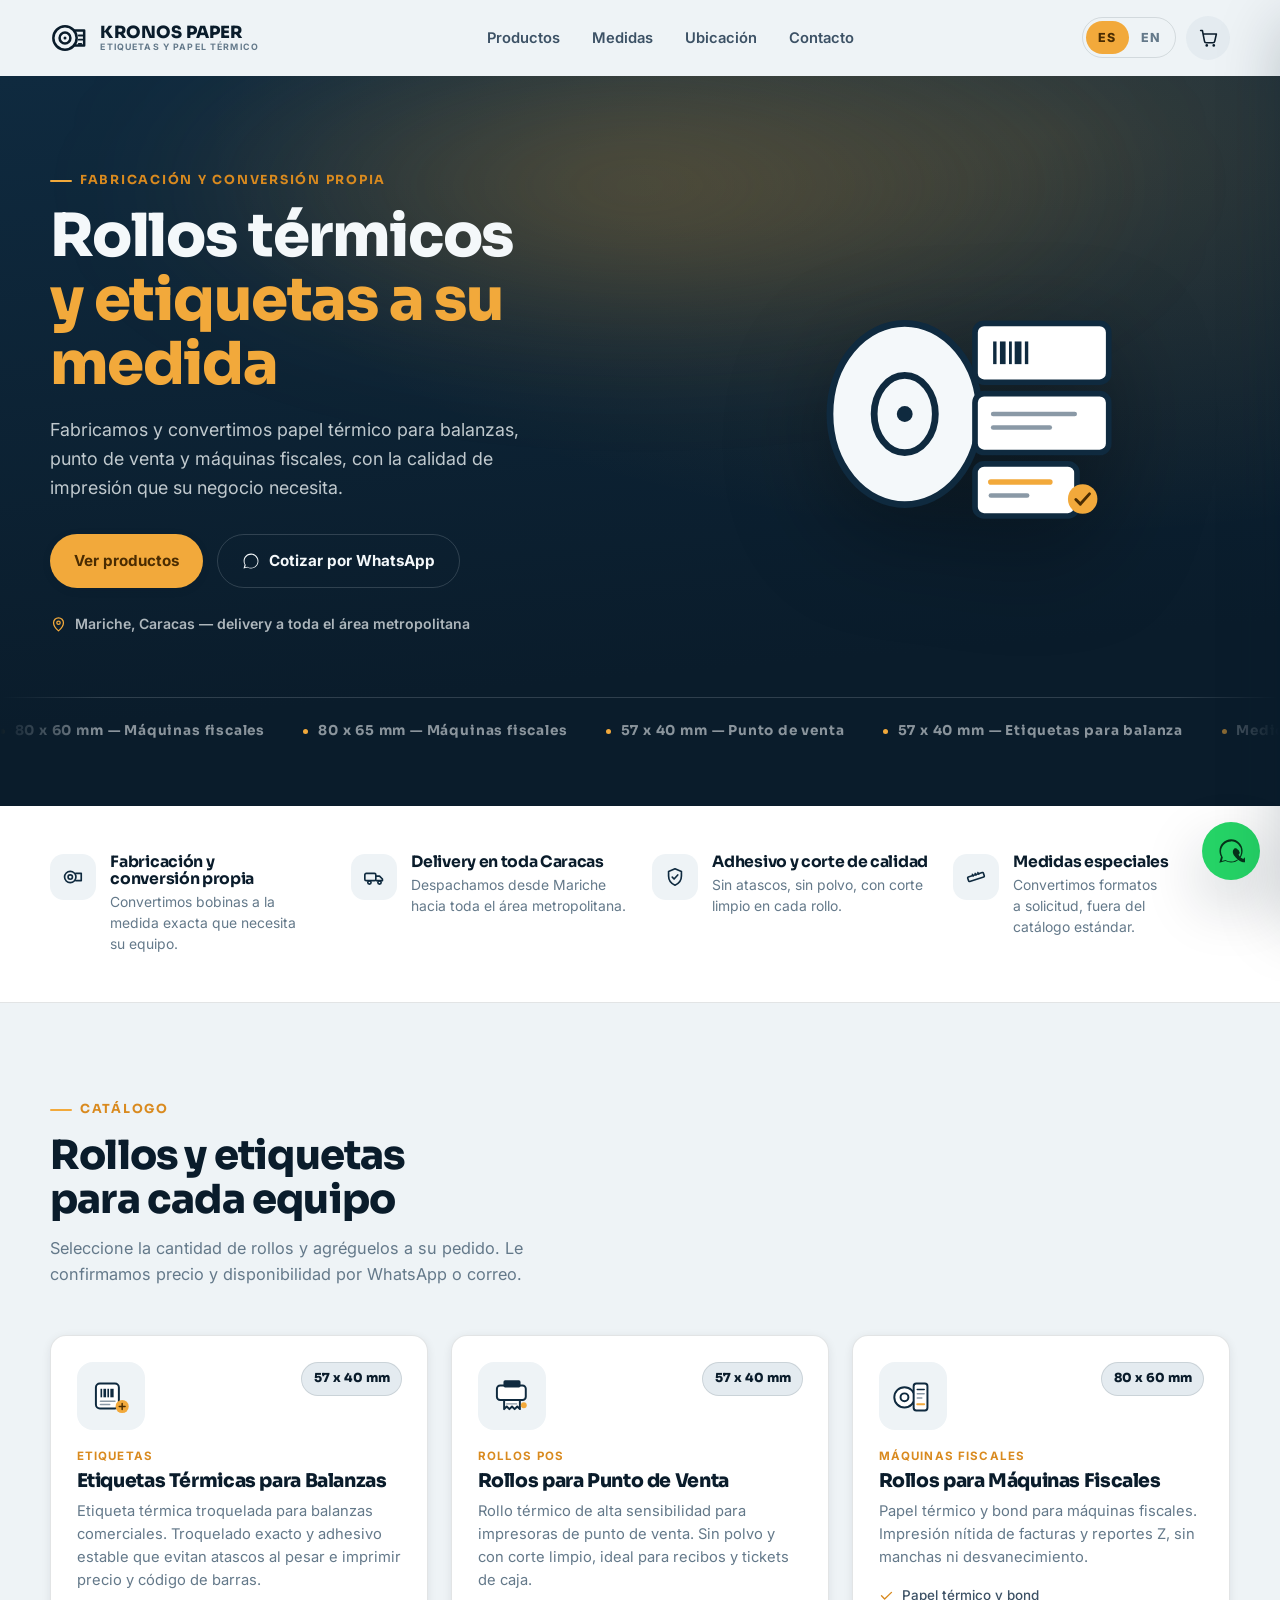
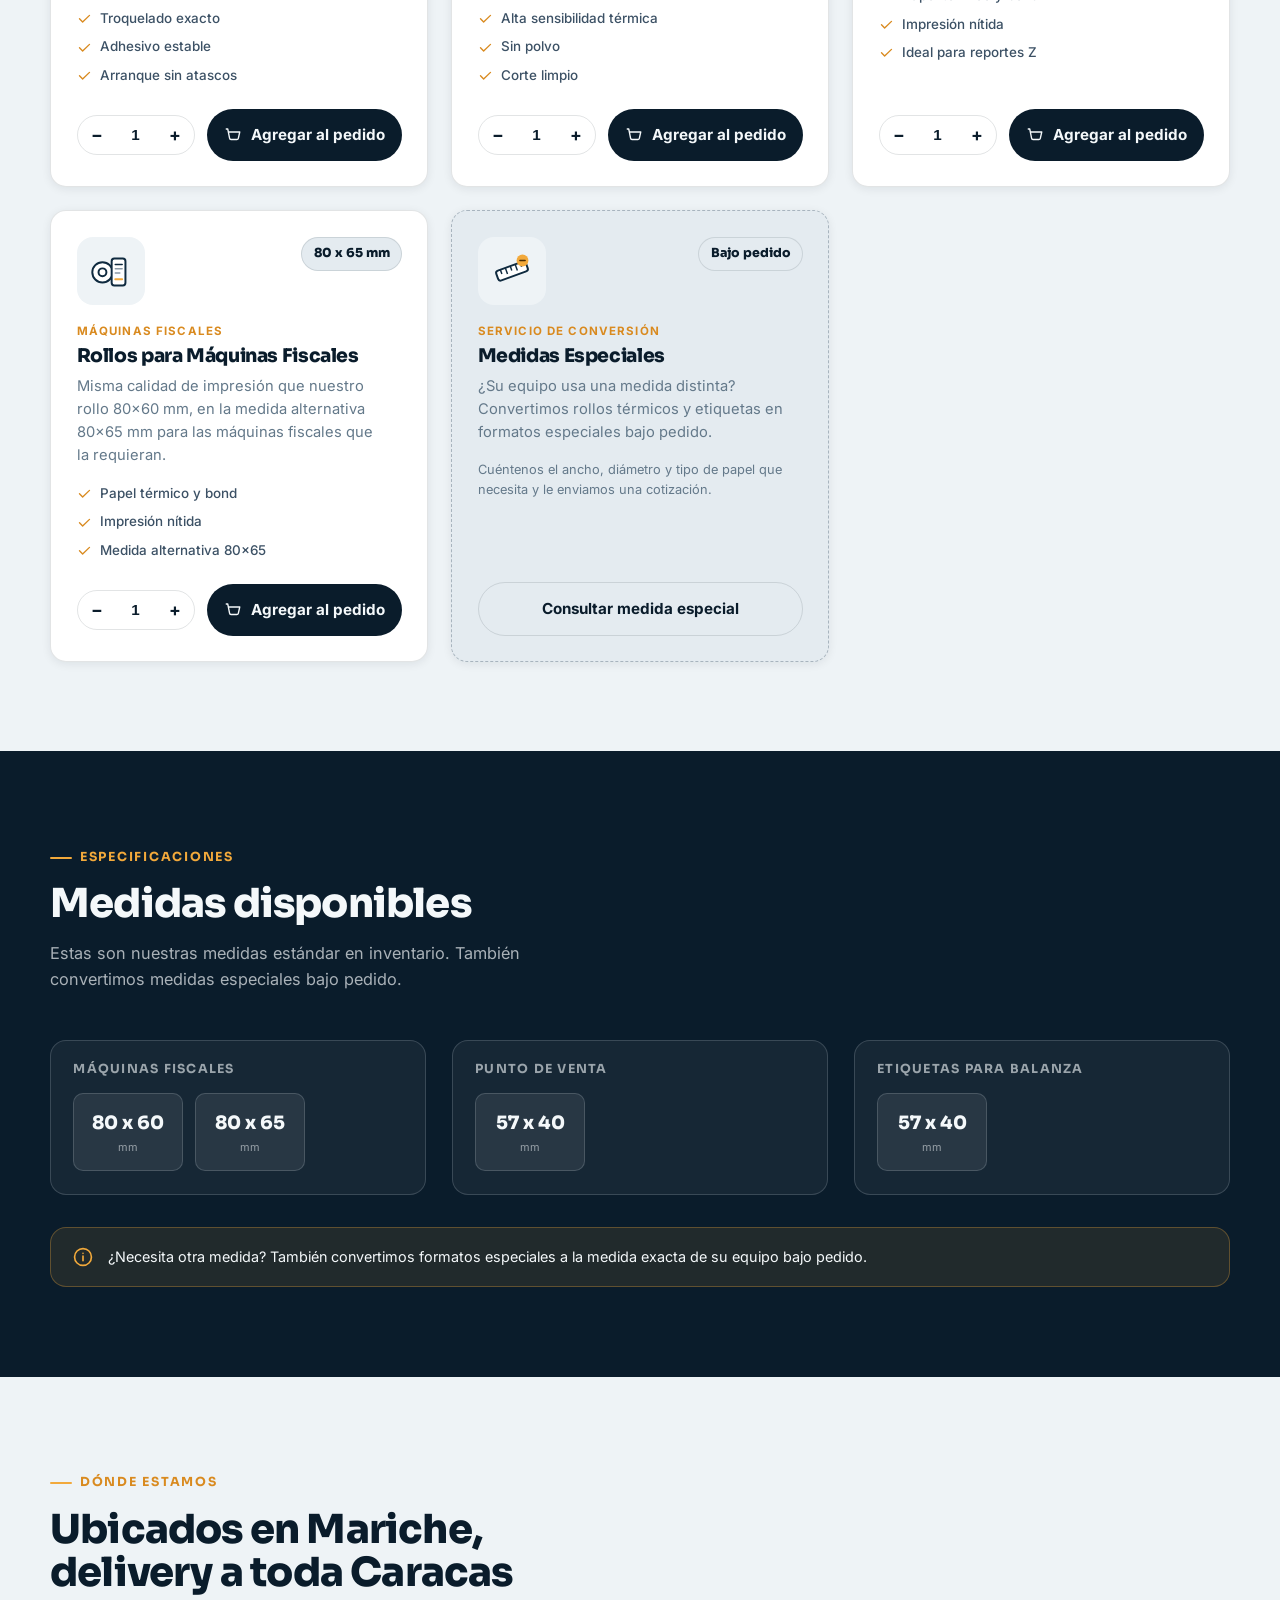
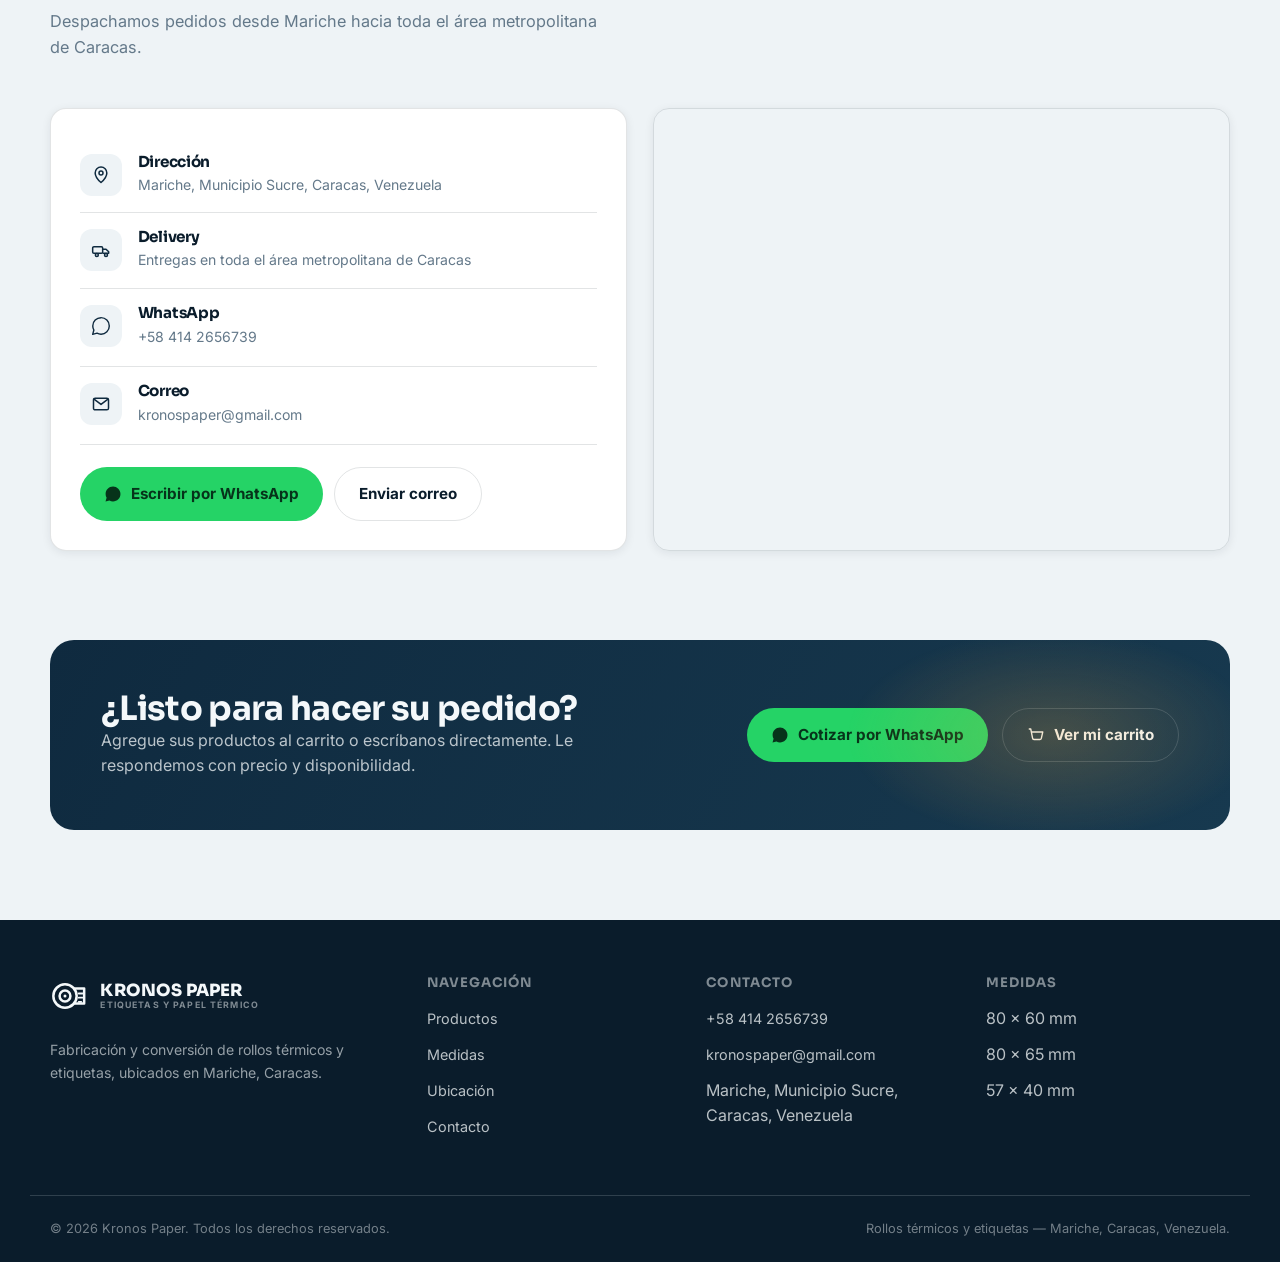
==== index.html @ f7d39c2e "Add Kronos Paper website: bilingual catalog with order cart Static one-page site (HTML/CSS/vanilla J" ====
<!doctype html>
<html lang="es">
<head>
<meta charset="UTF-8" />
<meta name="viewport" content="width=device-width, initial-scale=1, viewport-fit=cover" />
<title>Kronos Paper — Rollos térmicos y etiquetas en Caracas</title>
<meta name="description" content="Fabricación y conversión de rollos térmicos y etiquetas para balanzas, punto de venta y máquinas fiscales. Ubicados en Mariche, delivery a toda Caracas, Venezuela." />
<meta name="theme-color" content="#0f2a3f" />
<link rel="icon" href="assets/img/favicon.svg" type="image/svg+xml" />

<link rel="preconnect" href="https://fonts.googleapis.com">
<link rel="preconnect" href="https://fonts.gstatic.com" crossorigin>
<link rel="stylesheet" href="https://fonts.googleapis.com/css2?family=Sora:wght@600;700;800&family=Inter:wght@400;500;600;700&display=swap">

<link rel="stylesheet" href="styles.css?v=20260910">
</head>
<body>
<a href="#main" class="skip-link">Saltar al contenido / Skip to content</a>

<!-- =========================== HEADER =========================== -->
<header class="header" data-header>
  <div class="container">
    <a href="#top" class="brand" aria-label="Kronos Paper — inicio">
      <svg class="brand-mark" viewBox="0 0 48 48" fill="none" aria-hidden="true">
        <circle cx="18" cy="24" r="14" stroke="currentColor" stroke-width="3"/>
        <circle cx="18" cy="24" r="6.5" stroke="currentColor" stroke-width="3"/>
        <circle cx="18" cy="24" r="1.8" fill="currentColor"/>
        <path d="M30 15h11v18H30" stroke="currentColor" stroke-width="3" stroke-linecap="round" stroke-linejoin="round" fill="none"/>
        <path d="M34.5 21h4.5M34.5 26h4.5M34.5 31h3" stroke="currentColor" stroke-width="2.2" stroke-linecap="round"/>
      </svg>
      <span class="brand-word">
        <b>KRONOS PAPER</b>
        <span data-i18n="brand.tagline">Labels &amp; Thermal Paper</span>
      </span>
    </a>

    <nav class="nav-desktop" aria-label="Navegación principal">
      <ul>
        <li><a href="#productos" data-i18n="nav.products">Productos</a></li>
        <li><a href="#medidas" data-i18n="nav.sizes">Medidas</a></li>
        <li><a href="#ubicacion" data-i18n="nav.location">Ubicación</a></li>
        <li><a href="#contacto" data-i18n="nav.contact">Contacto</a></li>
      </ul>
    </nav>

    <div class="header-actions">
      <div class="lang-toggle" data-lang-toggle data-lang="es">
        <span class="lang-pill" aria-hidden="true"></span>
        <button type="button" data-lang-btn="es" class="is-active">ES</button>
        <button type="button" data-lang-btn="en">EN</button>
      </div>

      <button type="button" class="icon-btn" data-cart-open aria-label="Abrir carrito de pedido">
        <svg viewBox="0 0 24 24" fill="none" aria-hidden="true"><path d="M3 4h2l2.4 12.2A2 2 0 0 0 9.36 18h7.78a2 2 0 0 0 1.96-1.6L21 8H6" stroke="currentColor" stroke-width="1.8" stroke-linecap="round" stroke-linejoin="round"/><circle cx="10" cy="21" r="1.5" fill="currentColor"/><circle cx="18" cy="21" r="1.5" fill="currentColor"/></svg>
        <span class="cart-badge" data-cart-count>0</span>
      </button>

      <button type="button" class="hamburger" data-menu-toggle aria-label="Abrir menú" aria-expanded="false">
        <span></span><span></span><span></span>
      </button>
    </div>
  </div>
</header>

<nav class="mobile-nav" data-mobile-nav aria-label="Navegación móvil">
  <ul>
    <li><a href="#productos" data-i18n="nav.products">Productos</a></li>
    <li><a href="#medidas" data-i18n="nav.sizes">Medidas</a></li>
    <li><a href="#ubicacion" data-i18n="nav.location">Ubicación</a></li>
    <li><a href="#contacto" data-i18n="nav.contact">Contacto</a></li>
  </ul>
  <div class="mobile-nav-foot">
    <a class="btn btn-whatsapp btn-block" data-whatsapp-generic href="#" target="_blank" rel="noopener">
      <svg viewBox="0 0 24 24" fill="currentColor" aria-hidden="true"><path d="M12.04 2C6.58 2 2.13 6.45 2.13 11.91c0 1.75.46 3.46 1.33 4.96L2 22l5.25-1.38a9.9 9.9 0 0 0 4.79 1.22h.01c5.46 0 9.9-4.45 9.9-9.91 0-2.65-1.03-5.14-2.9-7.01A9.82 9.82 0 0 0 12.04 2m0 1.67c2.32 0 4.5.9 6.15 2.55a8.68 8.68 0 0 1 2.54 6.15c0 4.79-3.9 8.68-8.7 8.68a8.7 8.7 0 0 1-4.43-1.21l-.32-.19-3.12.82.83-3.04-.21-.32a8.6 8.6 0 0 1-1.33-4.6c0-4.79 3.9-8.68 8.7-8.68m4.77 6.14c-.15-.34-.5-.34-.73-.34h-.62c-.22 0-.57.08-.87.42s-1.15 1.12-1.15 2.73 1.18 3.17 1.34 3.38c.16.22 2.29 3.5 5.55 4.77.77.3 1.37.48 1.84.61.77.22 1.48.19 2.03.11.62-.09 1.9-.78 2.17-1.53s.27-1.39.19-1.53-.24-.22-.5-.38c-.27-.15-1.56-.77-1.8-.86s-.42-.15-.6.15-.7.86-.86 1.03-.32.19-.6.06c-.27-.15-1.15-.42-2.19-1.34-.81-.72-1.36-1.61-1.52-1.89-.16-.27-.02-.42.12-.57.13-.13.3-.34.44-.5.15-.17.2-.28.3-.47.1-.19.05-.36-.02-.5-.08-.15-.6-1.5-.87-2.03Z"/></svg>
      <span data-i18n="ui.whatsapp">Escribir por WhatsApp</span>
    </a>
  </div>
</nav>

<main id="main">

  <!-- =========================== HERO =========================== -->
  <section class="hero" id="top">
    <div class="container">
      <div class="hero-copy">
        <p class="kicker" data-i18n="hero.kicker">Fabricación y conversión propia</p>
        <h1 class="hero-title">
          <span data-i18n="hero.title1">Rollos térmicos</span><br>
          <em data-i18n="hero.title2">y etiquetas a su medida</em>
        </h1>
        <p class="hero-sub" data-i18n="hero.sub">Fabricamos y convertimos papel térmico para balanzas, punto de venta y máquinas fiscales, con la calidad de impresión que su negocio necesita.</p>
        <div class="hero-actions">
          <a href="#productos" class="btn btn-primary">
            <span data-i18n="hero.cta.products">Ver productos</span>
          </a>
          <a href="#" class="btn btn-ghost-light" data-whatsapp-generic target="_blank" rel="noopener">
            <svg viewBox="0 0 24 24" fill="currentColor" aria-hidden="true"><path d="M12.04 2C6.58 2 2.13 6.45 2.13 11.91c0 1.75.46 3.46 1.33 4.96L2 22l5.25-1.38a9.9 9.9 0 0 0 4.79 1.22h.01c5.46 0 9.9-4.45 9.9-9.91 0-2.65-1.03-5.14-2.9-7.01A9.82 9.82 0 0 0 12.04 2m0 1.67c2.32 0 4.5.9 6.15 2.55a8.68 8.68 0 0 1 2.54 6.15c0 4.79-3.9 8.68-8.7 8.68a8.7 8.7 0 0 1-4.43-1.21l-.32-.19-3.12.82.83-3.04-.21-.32a8.6 8.6 0 0 1-1.33-4.6c0-4.79 3.9-8.68 8.7-8.68"/></svg>
            <span data-i18n="hero.cta.whatsapp">Cotizar por WhatsApp</span>
          </a>
        </div>
        <p class="hero-loc">
          <svg viewBox="0 0 24 24" fill="none" aria-hidden="true"><path d="M12 21s7-6.1 7-11.5A7 7 0 0 0 5 9.5C5 14.9 12 21 12 21Z" stroke="currentColor" stroke-width="1.8" stroke-linejoin="round"/><circle cx="12" cy="9.5" r="2.4" stroke="currentColor" stroke-width="1.8"/></svg>
          <span data-i18n="hero.location">Mariche, Caracas — delivery a toda el área metropolitana</span>
        </p>
      </div>

      <div class="hero-visual" aria-hidden="true">
        <svg class="hero-roll" viewBox="0 0 300 280" fill="none">
          <ellipse cx="88" cy="150" rx="66" ry="80" fill="#f4f8fa" stroke="#0f2a3f" stroke-width="6"/>
          <ellipse cx="88" cy="150" rx="27" ry="34" fill="none" stroke="#0f2a3f" stroke-width="6"/>
          <circle cx="88" cy="150" r="7" fill="#0f2a3f"/>
          <rect x="150" y="70" width="118" height="52" rx="8" fill="#fff" stroke="#0f2a3f" stroke-width="5"/>
          <rect x="166" y="86" width="3" height="20" fill="#0f2a3f"/>
          <rect x="172" y="86" width="5" height="20" fill="#0f2a3f"/>
          <rect x="180" y="86" width="2.5" height="20" fill="#0f2a3f"/>
          <rect x="185" y="86" width="6" height="20" fill="#0f2a3f"/>
          <rect x="194" y="86" width="3" height="20" fill="#0f2a3f"/>
          <rect x="150" y="132" width="118" height="52" rx="8" fill="#fff" stroke="#0f2a3f" stroke-width="5"/>
          <line x1="166" y1="150" x2="238" y2="150" stroke="#8a99a6" stroke-width="4" stroke-linecap="round"/>
          <line x1="166" y1="162" x2="216" y2="162" stroke="#8a99a6" stroke-width="4" stroke-linecap="round"/>
          <rect x="150" y="194" width="90" height="46" rx="8" fill="#fff" stroke="#0f2a3f" stroke-width="5"/>
          <line x1="164" y1="210" x2="216" y2="210" stroke="#f2a93b" stroke-width="5" stroke-linecap="round"/>
          <line x1="164" y1="222" x2="196" y2="222" stroke="#8a99a6" stroke-width="4" stroke-linecap="round"/>
          <circle cx="245" cy="225" r="13" fill="#f2a93b"/>
          <path d="M239 225.5l4 4 8-9" stroke="#4a2c02" stroke-width="2.6" stroke-linecap="round" stroke-linejoin="round" fill="none"/>
        </svg>
      </div>
    </div>

    <div class="marquee-strip">
      <div class="marquee-track">
        <span data-i18n="marquee.fiscal">80 x 60 mm — Máquinas fiscales</span>
        <span data-i18n="marquee.fiscal65">80 x 65 mm — Máquinas fiscales</span>
        <span data-i18n="marquee.pos">57 x 40 mm — Punto de venta</span>
        <span data-i18n="marquee.balanza">57 x 40 mm — Etiquetas para balanza</span>
        <span data-i18n="marquee.custom">Medidas especiales bajo pedido</span>
        <span data-i18n="marquee.fiscal">80 x 60 mm — Máquinas fiscales</span>
        <span data-i18n="marquee.fiscal65">80 x 65 mm — Máquinas fiscales</span>
        <span data-i18n="marquee.pos">57 x 40 mm — Punto de venta</span>
        <span data-i18n="marquee.balanza">57 x 40 mm — Etiquetas para balanza</span>
        <span data-i18n="marquee.custom">Medidas especiales bajo pedido</span>
      </div>
    </div>
  </section>

  <!-- =========================== VALUE STRIP =========================== -->
  <section class="value-strip">
    <div class="container value-grid">
      <div class="value-item reveal">
        <div class="value-icon">
          <svg viewBox="0 0 24 24" fill="none" aria-hidden="true"><circle cx="9" cy="12" r="6.2" stroke="currentColor" stroke-width="1.8"/><circle cx="9" cy="12" r="2.4" stroke="currentColor" stroke-width="1.8"/><path d="M15 8h6v8h-6" stroke="currentColor" stroke-width="1.8" stroke-linecap="round" stroke-linejoin="round"/></svg>
        </div>
        <div>
          <h3 data-i18n="value.1.title">Fabricación y conversión propia</h3>
          <p data-i18n="value.1.desc">Convertimos bobinas a la medida exacta que necesita su equipo.</p>
        </div>
      </div>
      <div class="value-item reveal">
        <div class="value-icon">
          <svg viewBox="0 0 24 24" fill="none" aria-hidden="true"><rect x="2" y="8" width="12" height="8" rx="1.5" stroke="currentColor" stroke-width="1.8"/><path d="M14 11h4l3.2 3.2V16h-7.2" stroke="currentColor" stroke-width="1.8" stroke-linejoin="round"/><circle cx="7" cy="18" r="1.8" stroke="currentColor" stroke-width="1.8"/><circle cx="18" cy="18" r="1.8" stroke="currentColor" stroke-width="1.8"/></svg>
        </div>
        <div>
          <h3 data-i18n="value.2.title">Delivery en toda Caracas</h3>
          <p data-i18n="value.2.desc">Despachamos desde Mariche hacia toda el área metropolitana.</p>
        </div>
      </div>
      <div class="value-item reveal">
        <div class="value-icon">
          <svg viewBox="0 0 24 24" fill="none" aria-hidden="true"><path d="M12 3l7 3v5c0 4.6-3 8.3-7 10-4-1.7-7-5.4-7-10V6l7-3Z" stroke="currentColor" stroke-width="1.8" stroke-linejoin="round"/><path d="M9 12.2l2 2 4-4.4" stroke="currentColor" stroke-width="1.8" stroke-linecap="round" stroke-linejoin="round"/></svg>
        </div>
        <div>
          <h3 data-i18n="value.3.title">Adhesivo y corte de calidad</h3>
          <p data-i18n="value.3.desc">Sin atascos, sin polvo, con corte limpio en cada rollo.</p>
        </div>
      </div>
      <div class="value-item reveal">
        <div class="value-icon">
          <svg viewBox="0 0 24 24" fill="none" aria-hidden="true"><rect x="3" y="9.5" width="18" height="5" rx="1" transform="rotate(-18 12 12)" stroke="currentColor" stroke-width="1.8"/><path d="M8 9l1 2M11 8l1 2M14 7l1 2" stroke="currentColor" stroke-width="1.6" stroke-linecap="round"/></svg>
        </div>
        <div>
          <h3 data-i18n="value.4.title">Medidas especiales</h3>
          <p data-i18n="value.4.desc">Convertimos formatos a solicitud, fuera del catálogo estándar.</p>
        </div>
      </div>
    </div>
  </section>

  <!-- =========================== PRODUCTS =========================== -->
  <section class="section" id="productos">
    <div class="container">
      <div class="section-head">
        <p class="kicker" data-i18n="products.kicker">Catálogo</p>
        <h2 class="section-title" data-i18n="products.title">Rollos y etiquetas para cada equipo</h2>
        <p class="section-sub" data-i18n="products.sub">Seleccione la cantidad de rollos y agréguelos a su pedido. Le confirmamos precio y disponibilidad por WhatsApp o correo.</p>
      </div>

      <div class="products-grid" data-products>

        <article class="product-card card reveal" data-product-card data-id="balanza-57x40">
          <div class="product-top">
            <div class="product-icon">
              <svg viewBox="0 0 64 64" fill="none" aria-hidden="true">
                <rect x="9" y="13" width="35" height="38" rx="6" fill="#fff" stroke="#0f2a3f" stroke-width="3"/>
                <rect x="16" y="21" width="2.5" height="13" fill="#0f2a3f"/>
                <rect x="20.5" y="21" width="4" height="13" fill="#0f2a3f"/>
                <rect x="26.5" y="21" width="2.5" height="13" fill="#0f2a3f"/>
                <rect x="31" y="21" width="5" height="13" fill="#0f2a3f"/>
                <line x1="16" y1="40" x2="38" y2="40" stroke="#8a99a6" stroke-width="2.4" stroke-linecap="round"/>
                <line x1="16" y1="45" x2="30" y2="45" stroke="#8a99a6" stroke-width="2.4" stroke-linecap="round"/>
                <circle cx="49" cy="48" r="10" fill="#f2a93b"/>
                <path d="M44.5 48h9M49 43.5v9" stroke="#4a2c02" stroke-width="2.2" stroke-linecap="round"/>
              </svg>
            </div>
            <span class="size-badge">57 x 40 mm</span>
          </div>
          <p class="product-cat" data-i18n="product.balanza.cat">Etiquetas</p>
          <h3 class="product-name" data-i18n="product.balanza.name">Etiquetas Térmicas para Balanzas</h3>
          <p class="product-desc" data-i18n="product.balanza.desc">Etiqueta térmica troquelada para balanzas comerciales. Troquelado exacto y adhesivo estable que evitan atascos al pesar e imprimir precio y código de barras.</p>
          <ul class="product-bullets">
            <li><svg viewBox="0 0 24 24" fill="none" aria-hidden="true"><path d="M4 12.5l5 5L20 7" stroke="currentColor" stroke-width="2.2" stroke-linecap="round" stroke-linejoin="round"/></svg><span data-i18n="product.balanza.b1">Troquelado exacto</span></li>
            <li><svg viewBox="0 0 24 24" fill="none" aria-hidden="true"><path d="M4 12.5l5 5L20 7" stroke="currentColor" stroke-width="2.2" stroke-linecap="round" stroke-linejoin="round"/></svg><span data-i18n="product.balanza.b2">Adhesivo estable</span></li>
            <li><svg viewBox="0 0 24 24" fill="none" aria-hidden="true"><path d="M4 12.5l5 5L20 7" stroke="currentColor" stroke-width="2.2" stroke-linecap="round" stroke-linejoin="round"/></svg><span data-i18n="product.balanza.b3">Arranque sin atascos</span></li>
          </ul>
          <div class="product-foot">
            <div class="qty-stepper" data-qty-stepper>
              <button type="button" data-qty-minus aria-label="Restar">−</button>
              <input type="number" min="1" max="999" value="1" data-qty-input aria-label="Cantidad de rollos" />
              <button type="button" data-qty-plus aria-label="Sumar">+</button>
            </div>
            <button type="button" class="btn btn-dark" data-add-to-cart>
              <svg viewBox="0 0 24 24" fill="none" aria-hidden="true"><path d="M3 4h2l2.4 12.2A2 2 0 0 0 9.36 18h7.78a2 2 0 0 0 1.96-1.6L21 8H6" stroke="currentColor" stroke-width="1.8" stroke-linecap="round" stroke-linejoin="round"/></svg>
              <span data-i18n="ui.add_to_cart">Agregar al pedido</span>
            </button>
          </div>
        </article>

        <article class="product-card card reveal" data-product-card data-id="pos-57x40">
          <div class="product-top">
            <div class="product-icon">
              <svg viewBox="0 0 64 64" fill="none" aria-hidden="true">
                <rect x="9" y="16" width="44" height="22" rx="5" fill="#fff" stroke="#0f2a3f" stroke-width="3"/>
                <rect x="19" y="8" width="26" height="11" rx="2.5" fill="#0f2a3f"/>
                <path d="M20 38h24v14l-4-4-4 4-4-4-4 4-4-4-4 4Z" fill="#fff" stroke="#0f2a3f" stroke-width="3" stroke-linejoin="round"/>
                <line x1="24" y1="44" x2="39" y2="44" stroke="#8a99a6" stroke-width="2.2" stroke-linecap="round"/>
                <circle cx="50" cy="46" r="4.5" fill="#f2a93b"/>
              </svg>
            </div>
            <span class="size-badge">57 x 40 mm</span>
          </div>
          <p class="product-cat" data-i18n="product.pos.cat">Rollos POS</p>
          <h3 class="product-name" data-i18n="product.pos.name">Rollos para Punto de Venta</h3>
          <p class="product-desc" data-i18n="product.pos.desc">Rollo térmico de alta sensibilidad para impresoras de punto de venta. Sin polvo y con corte limpio, ideal para recibos y tickets de caja.</p>
          <ul class="product-bullets">
            <li><svg viewBox="0 0 24 24" fill="none" aria-hidden="true"><path d="M4 12.5l5 5L20 7" stroke="currentColor" stroke-width="2.2" stroke-linecap="round" stroke-linejoin="round"/></svg><span data-i18n="product.pos.b1">Alta sensibilidad térmica</span></li>
            <li><svg viewBox="0 0 24 24" fill="none" aria-hidden="true"><path d="M4 12.5l5 5L20 7" stroke="currentColor" stroke-width="2.2" stroke-linecap="round" stroke-linejoin="round"/></svg><span data-i18n="product.pos.b2">Sin polvo</span></li>
            <li><svg viewBox="0 0 24 24" fill="none" aria-hidden="true"><path d="M4 12.5l5 5L20 7" stroke="currentColor" stroke-width="2.2" stroke-linecap="round" stroke-linejoin="round"/></svg><span data-i18n="product.pos.b3">Corte limpio</span></li>
          </ul>
          <div class="product-foot">
            <div class="qty-stepper" data-qty-stepper>
              <button type="button" data-qty-minus aria-label="Restar">−</button>
              <input type="number" min="1" max="999" value="1" data-qty-input aria-label="Cantidad de rollos" />
              <button type="button" data-qty-plus aria-label="Sumar">+</button>
            </div>
            <button type="button" class="btn btn-dark" data-add-to-cart>
              <svg viewBox="0 0 24 24" fill="none" aria-hidden="true"><path d="M3 4h2l2.4 12.2A2 2 0 0 0 9.36 18h7.78a2 2 0 0 0 1.96-1.6L21 8H6" stroke="currentColor" stroke-width="1.8" stroke-linecap="round" stroke-linejoin="round"/></svg>
              <span data-i18n="ui.add_to_cart">Agregar al pedido</span>
            </button>
          </div>
        </article>

        <article class="product-card card reveal" data-product-card data-id="fiscal-80x60">
          <div class="product-top">
            <div class="product-icon">
              <svg viewBox="0 0 64 64" fill="none" aria-hidden="true">
                <circle cx="19" cy="34" r="15.5" fill="#fff" stroke="#0f2a3f" stroke-width="3"/>
                <circle cx="19" cy="34" r="6" fill="none" stroke="#0f2a3f" stroke-width="3"/>
                <rect x="33" y="13" width="21" height="41" rx="4" fill="#fff" stroke="#0f2a3f" stroke-width="3"/>
                <line x1="38.5" y1="22" x2="49" y2="22" stroke="#0f2a3f" stroke-width="2.4" stroke-linecap="round"/>
                <line x1="38.5" y1="28.5" x2="49" y2="28.5" stroke="#8a99a6" stroke-width="2.2" stroke-linecap="round"/>
                <line x1="38.5" y1="35" x2="45.5" y2="35" stroke="#8a99a6" stroke-width="2.2" stroke-linecap="round"/>
                <line x1="38.5" y1="44.5" x2="49" y2="44.5" stroke="#f2a93b" stroke-width="3" stroke-linecap="round"/>
              </svg>
            </div>
            <span class="size-badge">80 x 60 mm</span>
          </div>
          <p class="product-cat" data-i18n="product.fiscal60.cat">Máquinas fiscales</p>
          <h3 class="product-name" data-i18n="product.fiscal60.name">Rollos para Máquinas Fiscales</h3>
          <p class="product-desc" data-i18n="product.fiscal60.desc">Papel térmico y bond para máquinas fiscales. Impresión nítida de facturas y reportes Z, sin manchas ni desvanecimiento.</p>
          <ul class="product-bullets">
            <li><svg viewBox="0 0 24 24" fill="none" aria-hidden="true"><path d="M4 12.5l5 5L20 7" stroke="currentColor" stroke-width="2.2" stroke-linecap="round" stroke-linejoin="round"/></svg><span data-i18n="product.fiscal60.b1">Papel térmico y bond</span></li>
            <li><svg viewBox="0 0 24 24" fill="none" aria-hidden="true"><path d="M4 12.5l5 5L20 7" stroke="currentColor" stroke-width="2.2" stroke-linecap="round" stroke-linejoin="round"/></svg><span data-i18n="product.fiscal60.b2">Impresión nítida</span></li>
            <li><svg viewBox="0 0 24 24" fill="none" aria-hidden="true"><path d="M4 12.5l5 5L20 7" stroke="currentColor" stroke-width="2.2" stroke-linecap="round" stroke-linejoin="round"/></svg><span data-i18n="product.fiscal60.b3">Ideal para reportes Z</span></li>
          </ul>
          <div class="product-foot">
            <div class="qty-stepper" data-qty-stepper>
              <button type="button" data-qty-minus aria-label="Restar">−</button>
              <input type="number" min="1" max="999" value="1" data-qty-input aria-label="Cantidad de rollos" />
              <button type="button" data-qty-plus aria-label="Sumar">+</button>
            </div>
            <button type="button" class="btn btn-dark" data-add-to-cart>
              <svg viewBox="0 0 24 24" fill="none" aria-hidden="true"><path d="M3 4h2l2.4 12.2A2 2 0 0 0 9.36 18h7.78a2 2 0 0 0 1.96-1.6L21 8H6" stroke="currentColor" stroke-width="1.8" stroke-linecap="round" stroke-linejoin="round"/></svg>
              <span data-i18n="ui.add_to_cart">Agregar al pedido</span>
            </button>
          </div>
        </article>

        <article class="product-card card reveal" data-product-card data-id="fiscal-80x65">
          <div class="product-top">
            <div class="product-icon">
              <svg viewBox="0 0 64 64" fill="none" aria-hidden="true">
                <circle cx="19" cy="34" r="15.5" fill="#fff" stroke="#0f2a3f" stroke-width="3"/>
                <circle cx="19" cy="34" r="6" fill="none" stroke="#0f2a3f" stroke-width="3"/>
                <rect x="33" y="13" width="21" height="41" rx="4" fill="#fff" stroke="#0f2a3f" stroke-width="3"/>
                <line x1="38.5" y1="22" x2="49" y2="22" stroke="#0f2a3f" stroke-width="2.4" stroke-linecap="round"/>
                <line x1="38.5" y1="28.5" x2="49" y2="28.5" stroke="#8a99a6" stroke-width="2.2" stroke-linecap="round"/>
                <line x1="38.5" y1="35" x2="45.5" y2="35" stroke="#8a99a6" stroke-width="2.2" stroke-linecap="round"/>
                <line x1="38.5" y1="44.5" x2="49" y2="44.5" stroke="#f2a93b" stroke-width="3" stroke-linecap="round"/>
              </svg>
            </div>
            <span class="size-badge">80 x 65 mm</span>
          </div>
          <p class="product-cat" data-i18n="product.fiscal65.cat">Máquinas fiscales</p>
          <h3 class="product-name" data-i18n="product.fiscal65.name">Rollos para Máquinas Fiscales</h3>
          <p class="product-desc" data-i18n="product.fiscal65.desc">Misma calidad de impresión que nuestro rollo 80x60 mm, en la medida alternativa 80x65 mm para las máquinas fiscales que la requieran.</p>
          <ul class="product-bullets">
            <li><svg viewBox="0 0 24 24" fill="none" aria-hidden="true"><path d="M4 12.5l5 5L20 7" stroke="currentColor" stroke-width="2.2" stroke-linecap="round" stroke-linejoin="round"/></svg><span data-i18n="product.fiscal60.b1">Papel térmico y bond</span></li>
            <li><svg viewBox="0 0 24 24" fill="none" aria-hidden="true"><path d="M4 12.5l5 5L20 7" stroke="currentColor" stroke-width="2.2" stroke-linecap="round" stroke-linejoin="round"/></svg><span data-i18n="product.fiscal60.b2">Impresión nítida</span></li>
            <li><svg viewBox="0 0 24 24" fill="none" aria-hidden="true"><path d="M4 12.5l5 5L20 7" stroke="currentColor" stroke-width="2.2" stroke-linecap="round" stroke-linejoin="round"/></svg><span data-i18n="product.fiscal65.b3">Medida alternativa 80x65</span></li>
          </ul>
          <div class="product-foot">
            <div class="qty-stepper" data-qty-stepper>
              <button type="button" data-qty-minus aria-label="Restar">−</button>
              <input type="number" min="1" max="999" value="1" data-qty-input aria-label="Cantidad de rollos" />
              <button type="button" data-qty-plus aria-label="Sumar">+</button>
            </div>
            <button type="button" class="btn btn-dark" data-add-to-cart>
              <svg viewBox="0 0 24 24" fill="none" aria-hidden="true"><path d="M3 4h2l2.4 12.2A2 2 0 0 0 9.36 18h7.78a2 2 0 0 0 1.96-1.6L21 8H6" stroke="currentColor" stroke-width="1.8" stroke-linecap="round" stroke-linejoin="round"/></svg>
              <span data-i18n="ui.add_to_cart">Agregar al pedido</span>
            </button>
          </div>
        </article>

        <article class="product-card is-custom card reveal">
          <div class="product-top">
            <div class="product-icon">
              <svg viewBox="0 0 64 64" fill="none" aria-hidden="true">
                <rect x="8" y="24" width="48" height="16" rx="4" fill="#fff" stroke="#0f2a3f" stroke-width="3" transform="rotate(-20 32 32)"/>
                <g transform="rotate(-20 32 32)">
                  <line x1="16" y1="24" x2="16" y2="31" stroke="#0f2a3f" stroke-width="2.2"/>
                  <line x1="24" y1="24" x2="24" y2="34" stroke="#0f2a3f" stroke-width="2.2"/>
                  <line x1="32" y1="24" x2="32" y2="31" stroke="#0f2a3f" stroke-width="2.2"/>
                  <line x1="40" y1="24" x2="40" y2="34" stroke="#0f2a3f" stroke-width="2.2"/>
                  <line x1="48" y1="24" x2="48" y2="31" stroke="#0f2a3f" stroke-width="2.2"/>
                </g>
                <circle cx="48" cy="16" r="9" fill="#f2a93b"/>
                <path d="M44 16h8" stroke="#4a2c02" stroke-width="2.2" stroke-linecap="round"/>
              </svg>
            </div>
            <span class="size-badge" data-i18n="product.custom.badge">Bajo pedido</span>
          </div>
          <p class="product-cat" data-i18n="product.custom.cat">Servicio de conversión</p>
          <h3 class="product-name" data-i18n="product.custom.name">Medidas Especiales</h3>
          <p class="product-desc" data-i18n="product.custom.desc">¿Su equipo usa una medida distinta? Convertimos rollos térmicos y etiquetas en formatos especiales bajo pedido.</p>
          <p class="custom-note" data-i18n="product.custom.note">Cuéntenos el ancho, diámetro y tipo de papel que necesita y le enviamos una cotización.</p>
          <div class="product-foot">
            <a href="#" class="btn btn-outline btn-block" data-whatsapp-custom target="_blank" rel="noopener">
              <span data-i18n="product.custom.cta">Consultar medida especial</span>
            </a>
          </div>
        </article>

      </div>
    </div>
  </section>

  <!-- =========================== SIZES =========================== -->
  <section class="section sizes-section" id="medidas">
    <div class="container">
      <div class="section-head">
        <p class="kicker" data-i18n="sizes.kicker">Especificaciones</p>
        <h2 class="section-title" data-i18n="sizes.title">Medidas disponibles</h2>
        <p class="section-sub" data-i18n="sizes.sub">Estas son nuestras medidas estándar en inventario. También convertimos medidas especiales bajo pedido.</p>
      </div>

      <div class="sizes-groups">
        <div class="sizes-group reveal">
          <h3 data-i18n="sizes.group.fiscal">Máquinas fiscales</h3>
          <div class="sizes-chip-row">
            <div class="sizes-chip"><b>80 x 60</b><span>mm</span></div>
            <div class="sizes-chip"><b>80 x 65</b><span>mm</span></div>
          </div>
        </div>
        <div class="sizes-group reveal">
          <h3 data-i18n="sizes.group.pos">Punto de venta</h3>
          <div class="sizes-chip-row">
            <div class="sizes-chip"><b>57 x 40</b><span>mm</span></div>
          </div>
        </div>
        <div class="sizes-group reveal">
          <h3 data-i18n="sizes.group.balanza">Etiquetas para balanza</h3>
          <div class="sizes-chip-row">
            <div class="sizes-chip"><b>57 x 40</b><span>mm</span></div>
          </div>
        </div>
      </div>

      <div class="sizes-note reveal">
        <svg viewBox="0 0 24 24" fill="none" aria-hidden="true"><circle cx="12" cy="12" r="9.2" stroke="currentColor" stroke-width="1.8"/><path d="M12 8v.01M12 11v5" stroke="currentColor" stroke-width="1.8" stroke-linecap="round"/></svg>
        <span data-i18n="sizes.note">¿Necesita otra medida? También convertimos formatos especiales a la medida exacta de su equipo bajo pedido.</span>
      </div>
    </div>
  </section>

  <!-- =========================== LOCATION =========================== -->
  <section class="section" id="ubicacion">
    <div class="container">
      <div class="section-head">
        <p class="kicker" data-i18n="location.kicker">Dónde estamos</p>
        <h2 class="section-title" data-i18n="location.title">Ubicados en Mariche, delivery a toda Caracas</h2>
        <p class="section-sub" data-i18n="location.sub">Despachamos pedidos desde Mariche hacia toda el área metropolitana de Caracas.</p>
      </div>

      <div class="location-grid">
        <div class="location-card card reveal">
          <div class="location-row">
            <div class="icon-wrap">
              <svg viewBox="0 0 24 24" fill="none" aria-hidden="true"><path d="M12 21s7-6.1 7-11.5A7 7 0 0 0 5 9.5C5 14.9 12 21 12 21Z" stroke="currentColor" stroke-width="1.8" stroke-linejoin="round"/><circle cx="12" cy="9.5" r="2.4" stroke="currentColor" stroke-width="1.8"/></svg>
            </div>
            <div>
              <h4 data-i18n="location.address.title">Dirección</h4>
              <p data-i18n="location.address.value">Mariche, Municipio Sucre, Caracas, Venezuela</p>
            </div>
          </div>
          <div class="location-row">
            <div class="icon-wrap">
              <svg viewBox="0 0 24 24" fill="none" aria-hidden="true"><rect x="2" y="8" width="12" height="8" rx="1.5" stroke="currentColor" stroke-width="1.8"/><path d="M14 11h4l3.2 3.2V16h-7.2" stroke="currentColor" stroke-width="1.8" stroke-linejoin="round"/><circle cx="7" cy="18" r="1.8" stroke="currentColor" stroke-width="1.8"/><circle cx="18" cy="18" r="1.8" stroke="currentColor" stroke-width="1.8"/></svg>
            </div>
            <div>
              <h4 data-i18n="location.delivery.title">Delivery</h4>
              <p data-i18n="location.delivery.value">Entregas en toda el área metropolitana de Caracas</p>
            </div>
          </div>
          <div class="location-row">
            <div class="icon-wrap">
              <svg viewBox="0 0 24 24" fill="none" aria-hidden="true"><path d="M12.04 2C6.58 2 2.13 6.45 2.13 11.91c0 1.75.46 3.46 1.33 4.96L2 22l5.25-1.38a9.9 9.9 0 0 0 4.79 1.22h.01c5.46 0 9.9-4.45 9.9-9.91 0-2.65-1.03-5.14-2.9-7.01A9.82 9.82 0 0 0 12.04 2" stroke="currentColor" stroke-width="1.7" stroke-linejoin="round"/></svg>
            </div>
            <div>
              <h4 data-i18n="location.whatsapp.title">WhatsApp</h4>
              <a href="#" data-whatsapp-generic target="_blank" rel="noopener">+58 414 2656739</a>
            </div>
          </div>
          <div class="location-row">
            <div class="icon-wrap">
              <svg viewBox="0 0 24 24" fill="none" aria-hidden="true"><rect x="3" y="5" width="18" height="14" rx="2" stroke="currentColor" stroke-width="1.8"/><path d="M4 6.5l8 6 8-6" stroke="currentColor" stroke-width="1.8" stroke-linecap="round" stroke-linejoin="round"/></svg>
            </div>
            <div>
              <h4 data-i18n="location.email.title">Correo</h4>
              <a href="mailto:kronospaper@gmail.com">kronospaper@gmail.com</a>
            </div>
          </div>
          <div class="location-ctas">
            <a href="#" class="btn btn-whatsapp" data-whatsapp-generic target="_blank" rel="noopener">
              <svg viewBox="0 0 24 24" fill="currentColor" aria-hidden="true"><path d="M12.04 2C6.58 2 2.13 6.45 2.13 11.91c0 1.75.46 3.46 1.33 4.96L2 22l5.25-1.38a9.9 9.9 0 0 0 4.79 1.22h.01c5.46 0 9.9-4.45 9.9-9.91 0-2.65-1.03-5.14-2.9-7.01A9.82 9.82 0 0 0 12.04 2"/></svg>
              <span data-i18n="location.cta.whatsapp">Escribir por WhatsApp</span>
            </a>
            <a href="mailto:kronospaper@gmail.com" class="btn btn-outline">
              <span data-i18n="location.cta.email">Enviar correo</span>
            </a>
          </div>
        </div>

        <div class="map-frame reveal">
          <iframe
            src="https://www.google.com/maps?q=Mariche,+Municipio+Sucre,+Caracas,+Venezuela&output=embed"
            title="Mapa de ubicación — Mariche, Caracas, Venezuela"
            loading="lazy"
            referrerpolicy="no-referrer-when-downgrade">
          </iframe>
        </div>
      </div>
    </div>
  </section>

  <!-- =========================== CTA BANNER =========================== -->
  <section class="section" id="contacto" style="padding-top:0;">
    <div class="container">
      <div class="cta-banner reveal">
        <div>
          <h2 data-i18n="cta.title">¿Listo para hacer su pedido?</h2>
          <p data-i18n="cta.sub">Agregue sus productos al carrito o escríbanos directamente. Le respondemos con precio y disponibilidad.</p>
        </div>
        <div class="cta-actions">
          <a href="#" class="btn btn-whatsapp" data-whatsapp-generic target="_blank" rel="noopener">
            <svg viewBox="0 0 24 24" fill="currentColor" aria-hidden="true"><path d="M12.04 2C6.58 2 2.13 6.45 2.13 11.91c0 1.75.46 3.46 1.33 4.96L2 22l5.25-1.38a9.9 9.9 0 0 0 4.79 1.22h.01c5.46 0 9.9-4.45 9.9-9.91 0-2.65-1.03-5.14-2.9-7.01A9.82 9.82 0 0 0 12.04 2"/></svg>
            <span data-i18n="cta.whatsapp">Cotizar por WhatsApp</span>
          </a>
          <button type="button" class="btn btn-ghost-light" data-cart-open>
            <svg viewBox="0 0 24 24" fill="none" aria-hidden="true"><path d="M3 4h2l2.4 12.2A2 2 0 0 0 9.36 18h7.78a2 2 0 0 0 1.96-1.6L21 8H6" stroke="currentColor" stroke-width="1.8" stroke-linecap="round" stroke-linejoin="round"/></svg>
            <span data-i18n="cta.cart">Ver mi carrito</span>
          </button>
        </div>
      </div>
    </div>
  </section>

</main>

<!-- =========================== FOOTER =========================== -->
<footer class="footer">
  <div class="container footer-top">
    <div class="footer-brand">
      <a href="#top" class="brand" aria-label="Kronos Paper">
        <svg class="brand-mark" viewBox="0 0 48 48" fill="none" aria-hidden="true">
          <circle cx="18" cy="24" r="14" stroke="currentColor" stroke-width="3"/>
          <circle cx="18" cy="24" r="6.5" stroke="currentColor" stroke-width="3"/>
          <circle cx="18" cy="24" r="1.8" fill="currentColor"/>
          <path d="M30 15h11v18H30" stroke="currentColor" stroke-width="3" stroke-linecap="round" stroke-linejoin="round" fill="none"/>
          <path d="M34.5 21h4.5M34.5 26h4.5M34.5 31h3" stroke="currentColor" stroke-width="2.2" stroke-linecap="round"/>
        </svg>
        <span class="brand-word">
          <b>KRONOS PAPER</b>
          <span data-i18n="brand.tagline">Labels &amp; Thermal Paper</span>
        </span>
      </a>
      <p data-i18n="footer.tagline">Fabricación y conversión de rollos térmicos y etiquetas, ubicados en Mariche, Caracas.</p>
    </div>

    <div class="footer-col">
      <h4 data-i18n="footer.nav.title">Navegación</h4>
      <ul>
        <li><a href="#productos" data-i18n="nav.products">Productos</a></li>
        <li><a href="#medidas" data-i18n="nav.sizes">Medidas</a></li>
        <li><a href="#ubicacion" data-i18n="nav.location">Ubicación</a></li>
        <li><a href="#contacto" data-i18n="nav.contact">Contacto</a></li>
      </ul>
    </div>

    <div class="footer-col">
      <h4 data-i18n="footer.contact.title">Contacto</h4>
      <ul>
        <li><a href="#" data-whatsapp-generic target="_blank" rel="noopener">+58 414 2656739</a></li>
        <li><a href="mailto:kronospaper@gmail.com">kronospaper@gmail.com</a></li>
        <li><span data-i18n="location.address.value">Mariche, Municipio Sucre, Caracas, Venezuela</span></li>
      </ul>
    </div>

    <div class="footer-col">
      <h4 data-i18n="footer.sizes.title">Medidas</h4>
      <ul>
        <li>80 x 60 mm</li>
        <li>80 x 65 mm</li>
        <li>57 x 40 mm</li>
      </ul>
    </div>
  </div>

  <div class="container footer-bottom">
    <span>© <span data-year>2026</span> Kronos Paper. <span data-i18n="footer.rights">Todos los derechos reservados.</span></span>
    <span data-i18n="footer.credit">Rollos térmicos y etiquetas — Mariche, Caracas, Venezuela.</span>
  </div>
</footer>

<!-- =========================== FLOATING WHATSAPP =========================== -->
<a href="#" class="fab-whatsapp" data-whatsapp-generic target="_blank" rel="noopener" aria-label="Escribir por WhatsApp">
  <svg viewBox="0 0 24 24" fill="currentColor" aria-hidden="true"><path d="M12.04 2C6.58 2 2.13 6.45 2.13 11.91c0 1.75.46 3.46 1.33 4.96L2 22l5.25-1.38a9.9 9.9 0 0 0 4.79 1.22h.01c5.46 0 9.9-4.45 9.9-9.91 0-2.65-1.03-5.14-2.9-7.01A9.82 9.82 0 0 0 12.04 2m0 1.67c2.32 0 4.5.9 6.15 2.55a8.68 8.68 0 0 1 2.54 6.15c0 4.79-3.9 8.68-8.7 8.68a8.7 8.7 0 0 1-4.43-1.21l-.32-.19-3.12.82.83-3.04-.21-.32a8.6 8.6 0 0 1-1.33-4.6c0-4.79 3.9-8.68 8.7-8.68m4.77 6.14c-.15-.34-.5-.34-.73-.34h-.62c-.22 0-.57.08-.87.42s-1.15 1.12-1.15 2.73 1.18 3.17 1.34 3.38c.16.22 2.29 3.5 5.55 4.77.77.3 1.37.48 1.84.61.77.22 1.48.19 2.03.11.62-.09 1.9-.78 2.17-1.53s.27-1.39.19-1.53-.24-.22-.5-.38c-.27-.15-1.56-.77-1.8-.86s-.42-.15-.6.15-.7.86-.86 1.03-.32.19-.6.06c-.27-.15-1.15-.42-2.19-1.34-.81-.72-1.36-1.61-1.52-1.89-.16-.27-.02-.42.12-.57.13-.13.3-.34.44-.5.15-.17.2-.28.3-.47.1-.19.05-.36-.02-.5-.08-.15-.6-1.5-.87-2.03Z"/></svg>
</a>

<!-- =========================== CART DRAWER =========================== -->
<div class="cart-backdrop" data-cart-backdrop></div>
<aside class="cart-drawer" data-cart-drawer aria-label="Carrito de pedido" role="dialog" aria-modal="true">
  <div class="cart-head">
    <h2>
      <svg viewBox="0 0 24 24" fill="none" aria-hidden="true"><path d="M3 4h2l2.4 12.2A2 2 0 0 0 9.36 18h7.78a2 2 0 0 0 1.96-1.6L21 8H6" stroke="currentColor" stroke-width="1.8" stroke-linecap="round" stroke-linejoin="round"/><circle cx="10" cy="21" r="1.5" fill="currentColor"/><circle cx="18" cy="21" r="1.5" fill="currentColor"/></svg>
      <span data-i18n="cart.title">Mi pedido</span>
    </h2>
    <button type="button" class="cart-close" data-cart-close aria-label="Cerrar carrito">
      <svg viewBox="0 0 24 24" fill="none" aria-hidden="true"><path d="M6 6l12 12M18 6L6 18" stroke="currentColor" stroke-width="2" stroke-linecap="round"/></svg>
    </button>
  </div>

  <div class="cart-body" data-cart-body>
    <div class="cart-empty" data-cart-empty>
      <svg viewBox="0 0 24 24" fill="none" aria-hidden="true"><path d="M3 4h2l2.4 12.2A2 2 0 0 0 9.36 18h7.78a2 2 0 0 0 1.96-1.6L21 8H6" stroke="currentColor" stroke-width="1.5" stroke-linecap="round" stroke-linejoin="round"/><circle cx="10" cy="21" r="1.3" fill="currentColor"/><circle cx="18" cy="21" r="1.3" fill="currentColor"/></svg>
      <p data-i18n="cart.empty.title">Tu carrito está vacío</p>
      <p data-i18n="cart.empty.sub">Agregue productos desde el catálogo para armar su pedido.</p>
    </div>
    <div data-cart-items></div>
  </div>

  <div class="cart-foot" data-cart-foot hidden>
    <div class="cart-summary">
      <span data-i18n="cart.summary_label">Total en el pedido</span>
      <b><span data-cart-total-qty>0</span> <span data-i18n="cart.units">rollos</span></b>
    </div>
    <a href="#" class="btn btn-whatsapp btn-block" data-cart-send-whatsapp target="_blank" rel="noopener">
      <svg viewBox="0 0 24 24" fill="currentColor" aria-hidden="true"><path d="M12.04 2C6.58 2 2.13 6.45 2.13 11.91c0 1.75.46 3.46 1.33 4.96L2 22l5.25-1.38a9.9 9.9 0 0 0 4.79 1.22h.01c5.46 0 9.9-4.45 9.9-9.91 0-2.65-1.03-5.14-2.9-7.01A9.82 9.82 0 0 0 12.04 2"/></svg>
      <span data-i18n="cart.send_whatsapp">Enviar pedido por WhatsApp</span>
    </a>
    <a href="#" class="btn btn-outline btn-block" data-cart-send-email>
      <span data-i18n="cart.send_email">Enviar pedido por correo</span>
    </a>
    <button type="button" class="cart-clear" data-cart-clear>
      <span data-i18n="cart.clear">Vaciar carrito</span>
    </button>
  </div>
</aside>

<script defer src="lib/manifest.js"></script>
<script defer src="main.js?v=20260910"></script>
</body>
</html>
---- styles.css ----
/* =============================================================
   Kronos Paper — styles.css
   1. Tokens  2. Reset  3. Utilities  4. Typography  5. Components
   6. Sections  7. Effects  8. Responsive
   ============================================================= */

/* =============================================================
   1. Tokens
   ============================================================= */
:root {
  --navy-900: #0a1c2b;
  --navy-800: #0f2a3f;
  --navy-700: #17394f;
  --navy-600: #21495f;
  --bg: #eef3f6;
  --bg-soft: #e4ebf0;
  --paper: #ffffff;
  --ink: #10222f;
  --ink-soft: #3c5165;
  --ink-mute: #64798a;
  --line: rgba(16, 34, 47, 0.12);
  --line-on-dark: rgba(242, 247, 250, 0.16);
  --cream: #f4f8fa;
  --accent: #f2a93b;
  --accent-dark: #d98a1f;
  --accent-ink: #4a2c02;
  --whatsapp: #25d366;
  --whatsapp-dark: #1da851;
  --danger: #c1432f;

  --sans: "Inter", "Segoe UI", system-ui, -apple-system, sans-serif;
  --display: "Sora", var(--sans);

  --ease-out: cubic-bezier(0.16, 1, 0.3, 1);
  --ease-soft: cubic-bezier(0.25, 0.46, 0.45, 0.94);
  --ease-bounce: cubic-bezier(0.34, 1.56, 0.64, 1);

  --radius-s: 10px;
  --radius-m: 16px;
  --radius-l: 24px;
  --shadow-s: 0 2px 10px rgba(10, 28, 43, 0.08);
  --shadow-m: 0 12px 32px rgba(10, 28, 43, 0.14);
  --shadow-l: 0 24px 60px rgba(10, 28, 43, 0.22);
  --nav-h: 76px;
}

/* =============================================================
   2. Reset & base
   ============================================================= */
*, *::before, *::after { box-sizing: border-box; margin: 0; }
html {
  -webkit-text-size-adjust: 100%;
  tab-size: 2;
  scroll-behavior: smooth;
  scroll-padding-top: var(--nav-h);
}
body {
  font-family: var(--sans);
  font-size: 16px;
  line-height: 1.6;
  color: var(--ink);
  background: var(--bg);
  -webkit-font-smoothing: antialiased;
  text-rendering: optimizeLegibility;
  overflow-x: clip;
  overscroll-behavior-y: none;
}
img, svg, video { display: block; max-width: 100%; }
img { height: auto; }
button { font: inherit; color: inherit; cursor: pointer; border: 0; background: none; }
a { color: inherit; text-decoration: none; }
ul { list-style: none; padding: 0; }
p { text-wrap: pretty; }
h1, h2, h3, h4 { text-wrap: balance; line-height: 1.08; letter-spacing: -0.02em; font-family: var(--display); }
::selection { background: var(--accent); color: var(--accent-ink); }

:focus-visible {
  outline: 2px solid var(--accent);
  outline-offset: 3px;
  border-radius: 4px;
}

.skip-link {
  position: fixed; top: -100px; left: 1rem;
  padding: .7rem 1.1rem; background: var(--navy-900); color: var(--cream);
  z-index: 9999; border-radius: 8px; font-weight: 600;
  transition: top .2s var(--ease-out);
}
.skip-link:focus { top: 1rem; }

/* =============================================================
   3. Utilities
   ============================================================= */
.container {
  width: 100%;
  max-width: 1220px;
  margin-inline: auto;
  padding-inline: 1.25rem;
}
.sr-only {
  position: absolute; width: 1px; height: 1px; padding: 0; margin: -1px;
  overflow: hidden; clip: rect(0,0,0,0); white-space: nowrap; border: 0;
}
.section { padding-block: clamp(3.5rem, 7vw, 6.5rem); position: relative; }
.section-head {
  max-width: 640px;
  margin-bottom: clamp(2rem, 4vw, 3rem);
}
.section-head.center { margin-inline: auto; text-align: center; }
.kicker {
  display: inline-flex; align-items: center; gap: .5rem;
  font-family: var(--display);
  font-size: .78rem;
  font-weight: 700;
  letter-spacing: .14em;
  text-transform: uppercase;
  color: var(--accent-dark);
  margin-bottom: .9rem;
}
.kicker::before {
  content: "";
  width: 22px; height: 2px;
  background: var(--accent);
  border-radius: 2px;
}
.section-title {
  font-size: clamp(1.7rem, 3.4vw, 2.5rem);
  font-weight: 800;
  color: var(--navy-900);
}
.section-sub {
  margin-top: .9rem;
  color: var(--ink-mute);
  font-size: 1.02rem;
  max-width: 56ch;
}
.section-head.center .section-sub { margin-inline: auto; }

.reveal { opacity: 0; transform: translateY(28px); transition: opacity .7s var(--ease-out), transform .7s var(--ease-out); }
.reveal.is-visible { opacity: 1; transform: none; }
.reveal[data-split] { opacity: 1; transform: none; }

/* =============================================================
   4. Typography helpers
   ============================================================= */
.eyebrow { font-weight: 700; letter-spacing: .08em; text-transform: uppercase; font-size: .8rem; }

/* =============================================================
   5. Components
   ============================================================= */

/* --- Buttons --- */
.btn {
  display: inline-flex; align-items: center; justify-content: center; gap: .55rem;
  padding: .85rem 1.5rem;
  border-radius: 999px;
  font-weight: 700;
  font-size: .95rem;
  white-space: nowrap;
  transition: transform .35s var(--ease-out), box-shadow .35s var(--ease-out), background-color .25s var(--ease-out), color .25s var(--ease-out);
  will-change: transform;
}
.btn svg { width: 18px; height: 18px; flex-shrink: 0; }
.btn-primary {
  background: var(--accent);
  color: var(--accent-ink);
  box-shadow: var(--shadow-s);
}
.btn-primary:hover { background: var(--accent-dark); box-shadow: var(--shadow-m); transform: translateY(-2px); }
.btn-ghost-light {
  background: transparent;
  color: var(--cream);
  border: 1.5px solid var(--line-on-dark);
}
.btn-ghost-light:hover { background: rgba(244,248,250,0.1); border-color: rgba(244,248,250,0.4); transform: translateY(-2px); }
.btn-dark {
  background: var(--navy-900);
  color: var(--cream);
}
.btn-dark:hover { background: var(--navy-800); transform: translateY(-2px); box-shadow: var(--shadow-m); }
.btn-whatsapp {
  background: var(--whatsapp);
  color: #06331a;
}
.btn-whatsapp:hover { background: var(--whatsapp-dark); color: #fff; transform: translateY(-2px); box-shadow: var(--shadow-m); }
.btn-outline {
  background: transparent;
  border: 1.5px solid var(--line);
  color: var(--navy-900);
}
.btn-outline:hover { border-color: var(--navy-800); background: rgba(15,42,63,0.05); }
.btn-block { width: 100%; }
.btn-sm { padding: .6rem 1.1rem; font-size: .85rem; }
.btn[disabled] { opacity: .45; pointer-events: none; }

/* --- Language toggle --- */
.lang-toggle {
  display: inline-flex;
  border: 1.5px solid var(--line-on-dark);
  border-radius: 999px;
  padding: 3px;
  position: relative;
  gap: 2px;
}
.lang-toggle button {
  position: relative;
  z-index: 1;
  padding: .4rem .75rem;
  font-size: .78rem;
  font-weight: 800;
  letter-spacing: .04em;
  border-radius: 999px;
  color: rgba(244,248,250,0.65);
  transition: color .3s var(--ease-out);
}
.lang-toggle button.is-active { color: var(--accent-ink); }
.lang-toggle .lang-pill {
  position: absolute;
  top: 3px; bottom: 3px; left: 3px;
  width: calc(50% - 3px);
  background: var(--accent);
  border-radius: 999px;
  transition: transform .35s var(--ease-out);
}
.lang-toggle[data-lang="en"] .lang-pill { transform: translateX(100%); }
.header .lang-toggle { border-color: var(--line); }
.header .lang-toggle button { color: var(--ink-mute); }
.header .lang-toggle button.is-active { color: var(--accent-ink); }

/* --- Icon button (cart / menu) --- */
.icon-btn {
  position: relative;
  display: inline-flex; align-items: center; justify-content: center;
  width: 44px; height: 44px;
  border-radius: 50%;
  background: var(--bg-soft);
  color: var(--navy-900);
  transition: background-color .25s var(--ease-out), transform .3s var(--ease-out);
}
.icon-btn:hover { background: var(--accent); transform: translateY(-1px); }
.icon-btn svg { width: 21px; height: 21px; }
.cart-badge {
  position: absolute;
  top: -4px; right: -4px;
  min-width: 20px; height: 20px;
  padding: 0 5px;
  display: flex; align-items: center; justify-content: center;
  background: var(--accent-dark);
  color: #fff;
  font-size: .68rem;
  font-weight: 800;
  border-radius: 999px;
  border: 2px solid var(--bg);
  transform: scale(0);
  transition: transform .3s var(--ease-bounce);
}
.cart-badge.is-visible { transform: scale(1); }

/* --- Card base --- */
.card {
  background: var(--paper);
  border-radius: var(--radius-m);
  border: 1px solid var(--line);
  box-shadow: var(--shadow-s);
}

/* =============================================================
   6. Sections
   ============================================================= */

/* --- Header --- */
.header {
  position: sticky;
  top: 0;
  z-index: 60;
  height: var(--nav-h);
  display: flex;
  align-items: center;
  background: rgba(238, 243, 246, 0.82);
  backdrop-filter: blur(14px) saturate(160%);
  -webkit-backdrop-filter: blur(14px) saturate(160%);
  border-bottom: 1px solid transparent;
  transition: border-color .3s var(--ease-out), box-shadow .3s var(--ease-out), background-color .3s var(--ease-out);
}
.header.is-scrolled {
  border-color: var(--line);
  box-shadow: 0 6px 24px rgba(10,28,43,0.08);
}
.header .container {
  display: flex;
  align-items: center;
  justify-content: space-between;
  gap: 1rem;
}
.brand {
  display: inline-flex;
  align-items: center;
  gap: .65rem;
  flex-shrink: 0;
}
.brand-mark { width: 40px; height: 40px; color: var(--navy-900); flex-shrink: 0; }
.brand-word {
  display: flex;
  flex-direction: column;
  line-height: 1.05;
}
.brand-word b {
  font-family: var(--display);
  font-weight: 800;
  font-size: 1.05rem;
  letter-spacing: .01em;
  color: var(--navy-900);
}
.brand-word span {
  font-size: .55rem;
  font-weight: 700;
  letter-spacing: .13em;
  text-transform: uppercase;
  color: var(--ink-mute);
}

.nav-desktop { display: none; }
.nav-desktop ul { display: flex; align-items: center; gap: 2rem; }
.nav-desktop a {
  position: relative;
  font-weight: 600;
  font-size: .92rem;
  color: var(--ink-soft);
  padding-block: .3rem;
}
.nav-desktop a::after {
  content: "";
  position: absolute; left: 0; right: 100%; bottom: -2px;
  height: 2px; background: var(--accent);
  transition: right .3s var(--ease-out);
  border-radius: 2px;
}
.nav-desktop a:hover { color: var(--navy-900); }
.nav-desktop a:hover::after { right: 0; }

.header-actions { display: flex; align-items: center; gap: .6rem; }
.hamburger {
  display: inline-flex; flex-direction: column; justify-content: center; gap: 5px;
  width: 44px; height: 44px; border-radius: 50%;
  background: var(--bg-soft);
}
.hamburger span { width: 20px; height: 2px; background: var(--navy-900); margin-inline: auto; border-radius: 2px; transition: transform .3s var(--ease-out), opacity .3s var(--ease-out); }
.hamburger.is-open span:nth-child(1) { transform: translateY(7px) rotate(45deg); }
.hamburger.is-open span:nth-child(2) { opacity: 0; }
.hamburger.is-open span:nth-child(3) { transform: translateY(-7px) rotate(-45deg); }

.mobile-nav {
  position: fixed;
  inset: var(--nav-h) 0 0 0;
  background: var(--paper);
  z-index: 55;
  padding: 1.5rem 1.25rem 2.5rem;
  overflow-y: auto;
  transform: translateY(-12px);
  opacity: 0;
  pointer-events: none;
  transition: opacity .3s var(--ease-out), transform .3s var(--ease-out);
}
.mobile-nav.is-open { opacity: 1; transform: none; pointer-events: auto; }
.mobile-nav ul { display: flex; flex-direction: column; gap: .3rem; margin-bottom: 1.5rem; }
.mobile-nav a {
  display: block;
  padding: .85rem .25rem;
  font-family: var(--display);
  font-weight: 700;
  font-size: 1.2rem;
  color: var(--navy-900);
  border-bottom: 1px solid var(--line);
}
.mobile-nav-foot { display: flex; flex-direction: column; gap: 1rem; }

/* --- Hero --- */
.hero {
  position: relative;
  background: radial-gradient(120% 100% at 82% 8%, rgba(242,169,59,0.16), transparent 55%), linear-gradient(175deg, var(--navy-800), var(--navy-900) 78%);
  color: var(--cream);
  overflow: clip;
  padding-block: clamp(3rem, 8vw, 5.5rem) clamp(2.5rem, 6vw, 4rem);
}
.hero::before {
  content: "";
  position: absolute;
  inset: -20% -10% auto -10%;
  height: 70%;
  background: radial-gradient(closest-side, rgba(242,169,59,0.28), transparent 70%);
  filter: blur(60px);
  pointer-events: none;
  animation: meshDrift 22s ease-in-out infinite;
}
@keyframes meshDrift {
  0%, 100% { transform: translate(0,0) scale(1); }
  50% { transform: translate(-4%, 4%) scale(1.08); }
}
.hero .container {
  position: relative;
  display: grid;
  gap: clamp(2.5rem, 6vw, 3rem);
  align-items: center;
}
.hero-copy { max-width: 620px; }
.hero-title {
  font-size: clamp(2.3rem, 5.4vw, 3.7rem);
  font-weight: 800;
  color: var(--cream);
}
.hero-title em { font-style: normal; color: var(--accent); }
.hero-sub {
  margin-top: 1.2rem;
  font-size: clamp(1rem, 1.4vw, 1.15rem);
  color: rgba(244,248,250,0.78);
  max-width: 46ch;
}
.hero-actions { margin-top: 2rem; display: flex; flex-wrap: wrap; gap: .9rem; }
.hero-loc {
  margin-top: 1.6rem;
  display: inline-flex; align-items: center; gap: .5rem;
  font-size: .88rem; font-weight: 600;
  color: rgba(244,248,250,0.7);
}
.hero-loc svg { width: 17px; height: 17px; color: var(--accent); flex-shrink: 0; }

.hero-visual { position: relative; display: flex; justify-content: center; }
.hero-roll { width: min(340px, 78vw); animation: floatY 6s ease-in-out infinite; filter: drop-shadow(0 30px 50px rgba(0,0,0,0.35)); }
@keyframes floatY {
  0%, 100% { transform: translateY(0); }
  50% { transform: translateY(-14px); }
}

.marquee-strip {
  margin-top: clamp(2.5rem, 5vw, 3.5rem);
  border-top: 1px solid var(--line-on-dark);
  padding-top: 1.4rem;
  overflow: hidden;
  mask-image: linear-gradient(90deg, transparent, #000 8%, #000 92%, transparent);
  -webkit-mask-image: linear-gradient(90deg, transparent, #000 8%, #000 92%, transparent);
}
.marquee-track {
  display: flex;
  gap: 2.4rem;
  width: max-content;
  animation: marquee 26s linear infinite;
}
.marquee-track span {
  font-family: var(--display);
  font-weight: 700;
  font-size: .85rem;
  letter-spacing: .06em;
  color: rgba(244,248,250,0.55);
  white-space: nowrap;
  display: inline-flex; align-items: center; gap: .6rem;
}
.marquee-track span::before { content: ""; width: 5px; height: 5px; border-radius: 50%; background: var(--accent); }
@keyframes marquee { from { transform: translateX(0); } to { transform: translateX(-50%); } }

/* --- Value strip --- */
.value-strip { background: var(--paper); border-bottom: 1px solid var(--line); }
.value-grid {
  padding-block: clamp(2.2rem, 4vw, 3rem);
  display: grid;
  gap: 1.5rem;
  grid-template-columns: repeat(2, 1fr);
}
.value-item { display: flex; gap: .9rem; align-items: flex-start; }
.value-icon {
  flex-shrink: 0;
  width: 46px; height: 46px;
  border-radius: 14px;
  background: var(--bg);
  color: var(--navy-800);
  display: flex; align-items: center; justify-content: center;
}
.value-icon svg { width: 22px; height: 22px; }
.value-item h3 { font-size: .98rem; font-weight: 700; color: var(--navy-900); margin-bottom: .25rem; }
.value-item p { font-size: .87rem; color: var(--ink-mute); line-height: 1.5; }

/* --- Products --- */
.products-grid {
  display: grid;
  gap: 1.4rem;
  grid-template-columns: 1fr;
}
.product-card {
  padding: 1.6rem;
  display: flex;
  flex-direction: column;
  transition: transform .4s var(--ease-out), box-shadow .4s var(--ease-out), border-color .4s var(--ease-out);
  transform-style: preserve-3d;
  will-change: transform;
}
.product-card:hover { box-shadow: var(--shadow-m); border-color: rgba(242,169,59,0.5); }
.product-top { display: flex; align-items: flex-start; justify-content: space-between; gap: .8rem; margin-bottom: 1.1rem; }
.product-icon {
  width: 68px; height: 68px;
  border-radius: 16px;
  background: var(--bg);
  display: flex; align-items: center; justify-content: center;
  flex-shrink: 0;
}
.product-icon svg { width: 42px; height: 42px; }
.size-badge {
  font-family: var(--display);
  font-weight: 800;
  font-size: .78rem;
  color: var(--navy-900);
  background: var(--bg-soft);
  border: 1px solid var(--line);
  padding: .4rem .7rem;
  border-radius: 999px;
  white-space: nowrap;
}
.product-cat {
  font-size: .72rem;
  font-weight: 700;
  letter-spacing: .1em;
  text-transform: uppercase;
  color: var(--accent-dark);
  margin-bottom: .35rem;
}
.product-name { font-size: 1.18rem; font-weight: 800; color: var(--navy-900); margin-bottom: .55rem; }
.product-desc { font-size: .92rem; color: var(--ink-mute); line-height: 1.55; margin-bottom: 1rem; }
.product-bullets { display: flex; flex-direction: column; gap: .45rem; margin-bottom: 1.4rem; }
.product-bullets li { display: flex; align-items: center; gap: .55rem; font-size: .84rem; color: var(--ink-soft); font-weight: 500; }
.product-bullets svg { width: 15px; height: 15px; color: var(--accent-dark); flex-shrink: 0; }
.product-foot { margin-top: auto; display: flex; align-items: center; gap: .75rem; }

.qty-stepper {
  display: inline-flex; align-items: center;
  border: 1.5px solid var(--line);
  border-radius: 999px;
  overflow: hidden;
  flex-shrink: 0;
}
.qty-stepper button {
  width: 38px; height: 38px;
  display: flex; align-items: center; justify-content: center;
  font-size: 1.1rem; font-weight: 700;
  color: var(--navy-900);
  transition: background-color .2s var(--ease-out);
}
.qty-stepper button:hover { background: var(--bg-soft); }
.qty-stepper input {
  width: 40px;
  text-align: center;
  border: 0;
  background: transparent;
  font-weight: 700;
  font-size: .95rem;
  color: var(--navy-900);
  -moz-appearance: textfield;
}
.qty-stepper input::-webkit-outer-spin-button,
.qty-stepper input::-webkit-inner-spin-button { -webkit-appearance: none; margin: 0; }

.product-card.is-custom {
  border-style: dashed;
  border-color: rgba(15,42,63,0.28);
  background: var(--bg-soft);
}
.custom-note { font-size: .8rem; color: var(--ink-mute); margin-bottom: 1.2rem; }

/* --- Sizes table section --- */
.sizes-section { background: var(--navy-900); color: var(--cream); }
.sizes-section .section-title { color: var(--cream); }
.sizes-section .section-sub { color: rgba(244,248,250,0.68); }
.sizes-section .kicker { color: var(--accent); }
.sizes-groups { display: grid; gap: 1.6rem; grid-template-columns: 1fr; }
.sizes-group {
  background: rgba(244,248,250,0.05);
  border: 1px solid var(--line-on-dark);
  border-radius: var(--radius-m);
  padding: 1.4rem;
}
.sizes-group h3 {
  font-size: .78rem;
  font-weight: 700;
  letter-spacing: .1em;
  text-transform: uppercase;
  color: rgba(244,248,250,0.6);
  margin-bottom: 1rem;
}
.sizes-chip-row { display: flex; flex-wrap: wrap; gap: .7rem; }
.sizes-chip {
  padding: .85rem 1.1rem;
  border-radius: var(--radius-s);
  background: rgba(244,248,250,0.08);
  border: 1px solid var(--line-on-dark);
  text-align: center;
  min-width: 110px;
}
.sizes-chip b { display: block; font-family: var(--display); font-size: 1.15rem; font-weight: 800; }
.sizes-chip span { display: block; font-size: .68rem; color: rgba(244,248,250,0.55); margin-top: .15rem; }
.sizes-note {
  margin-top: 2rem;
  display: flex; align-items: center; gap: .9rem;
  padding: 1.1rem 1.3rem;
  background: rgba(242,169,59,0.1);
  border: 1px solid rgba(242,169,59,0.3);
  border-radius: var(--radius-m);
  font-size: .9rem;
}
.sizes-note svg { width: 22px; height: 22px; color: var(--accent); flex-shrink: 0; }

/* --- Location --- */
.location-grid {
  display: grid;
  gap: 1.6rem;
  grid-template-columns: 1fr;
}
.location-card { padding: 1.8rem; }
.location-row { display: flex; gap: 1rem; align-items: flex-start; padding-block: 1rem; border-bottom: 1px solid var(--line); }
.location-row:last-of-type { border-bottom: 0; }
.location-row .icon-wrap {
  width: 42px; height: 42px; border-radius: 12px;
  background: var(--bg); color: var(--navy-800);
  display: flex; align-items: center; justify-content: center; flex-shrink: 0;
}
.location-row .icon-wrap svg { width: 20px; height: 20px; }
.location-row h4 { font-size: .95rem; font-weight: 700; color: var(--navy-900); margin-bottom: .2rem; }
.location-row p, .location-row a { font-size: .88rem; color: var(--ink-mute); }
.location-row a:hover { color: var(--navy-900); }
.location-ctas { display: flex; flex-wrap: wrap; gap: .7rem; margin-top: 1.4rem; }
.map-frame {
  border-radius: var(--radius-m);
  overflow: hidden;
  border: 1px solid var(--line);
  min-height: 320px;
  box-shadow: var(--shadow-s);
}
.map-frame iframe { width: 100%; height: 100%; min-height: 320px; border: 0; }

/* --- CTA banner --- */
.cta-banner {
  background: linear-gradient(120deg, var(--navy-800), var(--navy-700));
  color: var(--cream);
  border-radius: var(--radius-l);
  padding: clamp(2rem, 5vw, 3.2rem);
  display: flex;
  flex-direction: column;
  gap: 1.6rem;
  align-items: flex-start;
  position: relative;
  overflow: clip;
}
.cta-banner::after {
  content: "";
  position: absolute; inset: -30% -10% auto auto; width: 50%; height: 160%;
  background: radial-gradient(closest-side, rgba(242,169,59,0.22), transparent 70%);
  pointer-events: none;
}
.cta-banner h2 { font-size: clamp(1.5rem, 3vw, 2.1rem); color: var(--cream); max-width: 22ch; }
.cta-banner p { color: rgba(244,248,250,0.75); max-width: 50ch; }
.cta-actions { display: flex; flex-wrap: wrap; gap: .9rem; position: relative; }

/* --- Footer --- */
.footer { background: var(--navy-900); color: rgba(244,248,250,0.75); }
.footer-top {
  padding-block: clamp(2.5rem, 5vw, 3.5rem);
  display: grid;
  gap: 2.2rem;
  grid-template-columns: 1fr;
}
.footer-brand .brand-mark { color: var(--cream); }
.footer-brand .brand-word b { color: var(--cream); }
.footer-brand .brand-word span { color: rgba(244,248,250,0.5); }
.footer-brand p { margin-top: 1rem; font-size: .88rem; max-width: 34ch; color: rgba(244,248,250,0.6); }
.footer-col h4 {
  font-family: var(--display); font-size: .82rem; font-weight: 700;
  letter-spacing: .08em; text-transform: uppercase;
  color: rgba(244,248,250,0.5); margin-bottom: 1rem;
}
.footer-col ul { display: flex; flex-direction: column; gap: .65rem; }
.footer-col a { font-size: .9rem; transition: color .2s var(--ease-out); }
.footer-col a:hover { color: var(--accent); }
.footer-bottom {
  border-top: 1px solid var(--line-on-dark);
  padding-block: 1.4rem;
  display: flex; flex-wrap: wrap; gap: 1rem; align-items: center; justify-content: space-between;
  font-size: .8rem;
  color: rgba(244,248,250,0.45);
}

/* --- Floating WhatsApp button --- */
.fab-whatsapp {
  position: fixed;
  right: 1.25rem;
  bottom: 1.25rem;
  z-index: 50;
  width: 58px; height: 58px;
  border-radius: 50%;
  background: var(--whatsapp);
  color: #06331a;
  display: flex; align-items: center; justify-content: center;
  box-shadow: var(--shadow-l);
  transition: transform .3s var(--ease-bounce);
}
.fab-whatsapp svg { width: 28px; height: 28px; }
.fab-whatsapp:hover { transform: scale(1.08); }

/* --- Cart drawer --- */
.cart-backdrop {
  position: fixed; inset: 0;
  background: rgba(10, 28, 43, 0.55);
  backdrop-filter: blur(2px);
  z-index: 70;
  opacity: 0;
  pointer-events: none;
  transition: opacity .35s var(--ease-out);
}
.cart-backdrop.is-open { opacity: 1; pointer-events: auto; }

.cart-drawer {
  position: fixed;
  top: 0; right: 0; bottom: 0;
  width: min(420px, 100vw);
  background: var(--paper);
  z-index: 80;
  display: flex;
  flex-direction: column;
  transform: translateX(100%);
  transition: transform .4s var(--ease-out);
  box-shadow: var(--shadow-l);
}
.cart-drawer.is-open { transform: translateX(0); }
.cart-head {
  display: flex; align-items: center; justify-content: space-between;
  padding: 1.25rem 1.4rem;
  border-bottom: 1px solid var(--line);
}
.cart-head h2 { font-size: 1.15rem; font-weight: 800; color: var(--navy-900); display: flex; align-items: center; gap: .55rem; }
.cart-head h2 svg { width: 20px; height: 20px; color: var(--accent-dark); }
.cart-close { width: 38px; height: 38px; border-radius: 50%; background: var(--bg-soft); display: flex; align-items: center; justify-content: center; }
.cart-close svg { width: 18px; height: 18px; }
.cart-body { flex: 1; overflow-y: auto; padding: 1rem 1.4rem; }
.cart-empty { text-align: center; padding-block: 3rem 2rem; color: var(--ink-mute); }
.cart-empty svg { width: 60px; height: 60px; margin-inline: auto 1rem; color: var(--line); }
.cart-empty p:first-of-type { font-weight: 700; color: var(--navy-900); margin-bottom: .4rem; }
.cart-item {
  display: flex; gap: .9rem; align-items: flex-start;
  padding-block: 1rem;
  border-bottom: 1px solid var(--line);
}
.cart-item .product-icon { width: 52px; height: 52px; border-radius: 12px; }
.cart-item .product-icon svg { width: 30px; height: 30px; }
.cart-item-info { flex: 1; min-width: 0; }
.cart-item-info h4 { font-size: .92rem; font-weight: 700; color: var(--navy-900); }
.cart-item-info .size-badge { margin-top: .3rem; font-size: .68rem; padding: .25rem .55rem; }
.cart-item-foot { display: flex; align-items: center; justify-content: space-between; margin-top: .7rem; gap: .6rem; }
.cart-remove { font-size: .78rem; font-weight: 700; color: var(--danger); display: inline-flex; align-items: center; gap: .3rem; }
.cart-remove svg { width: 14px; height: 14px; }
.cart-foot {
  padding: 1.2rem 1.4rem 1.5rem;
  border-top: 1px solid var(--line);
  display: flex; flex-direction: column; gap: .8rem;
}
.cart-summary { display: flex; align-items: center; justify-content: space-between; font-size: .9rem; color: var(--ink-mute); font-weight: 600; }
.cart-summary b { color: var(--navy-900); font-size: 1rem; }
.cart-clear { text-align: center; font-size: .8rem; color: var(--ink-mute); font-weight: 600; }
.cart-clear:hover { color: var(--danger); }

/* =============================================================
   7. Effects / reduced motion
   ============================================================= */
@media (prefers-reduced-motion: reduce) {
  html { scroll-behavior: auto; }
  .hero::before, .hero-roll, .marquee-track { animation: none; }
}

/* =============================================================
   8. Responsive
   ============================================================= */
@media (min-width: 540px) {
  .value-grid { grid-template-columns: repeat(2, 1fr); }
  .cta-actions { flex-wrap: nowrap; }
}

@media (min-width: 720px) {
  .products-grid { grid-template-columns: repeat(2, 1fr); }
  .sizes-groups { grid-template-columns: repeat(2, 1fr); }
  .location-grid { grid-template-columns: 1fr; }
}

@media (min-width: 960px) {
  .nav-desktop { display: block; }
  .hamburger { display: none; }
  .hero .container { grid-template-columns: 1.1fr .9fr; }
  .value-grid { grid-template-columns: repeat(4, 1fr); }
  .products-grid { grid-template-columns: repeat(3, 1fr); }
  .location-grid { grid-template-columns: 1fr 1fr; align-items: stretch; }
  .map-frame { min-height: 100%; }
  .map-frame iframe { min-height: 100%; }
  .footer-top { grid-template-columns: 1.4fr 1fr 1fr 1fr; }
  .cta-banner { flex-direction: row; align-items: center; justify-content: space-between; }
}

@media (min-width: 1280px) {
  .sizes-groups { grid-template-columns: repeat(3, 1fr); }
}
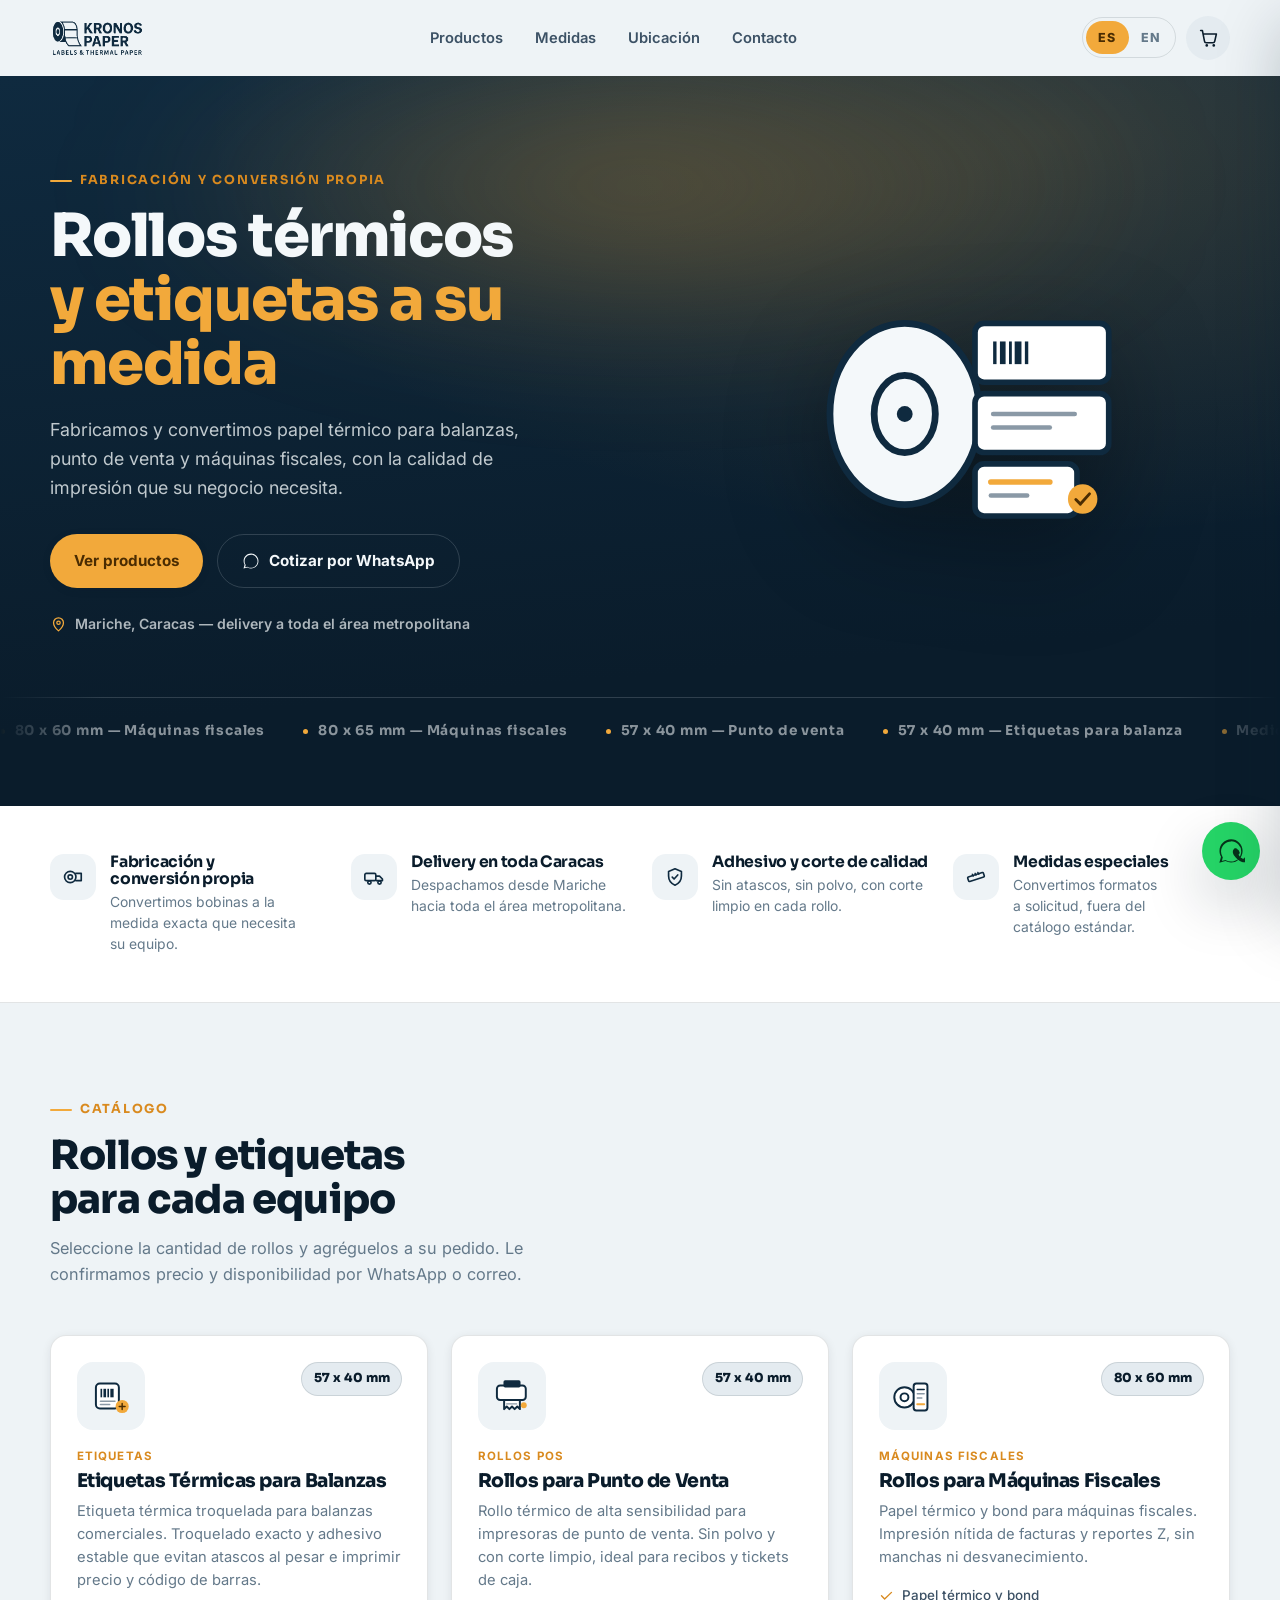
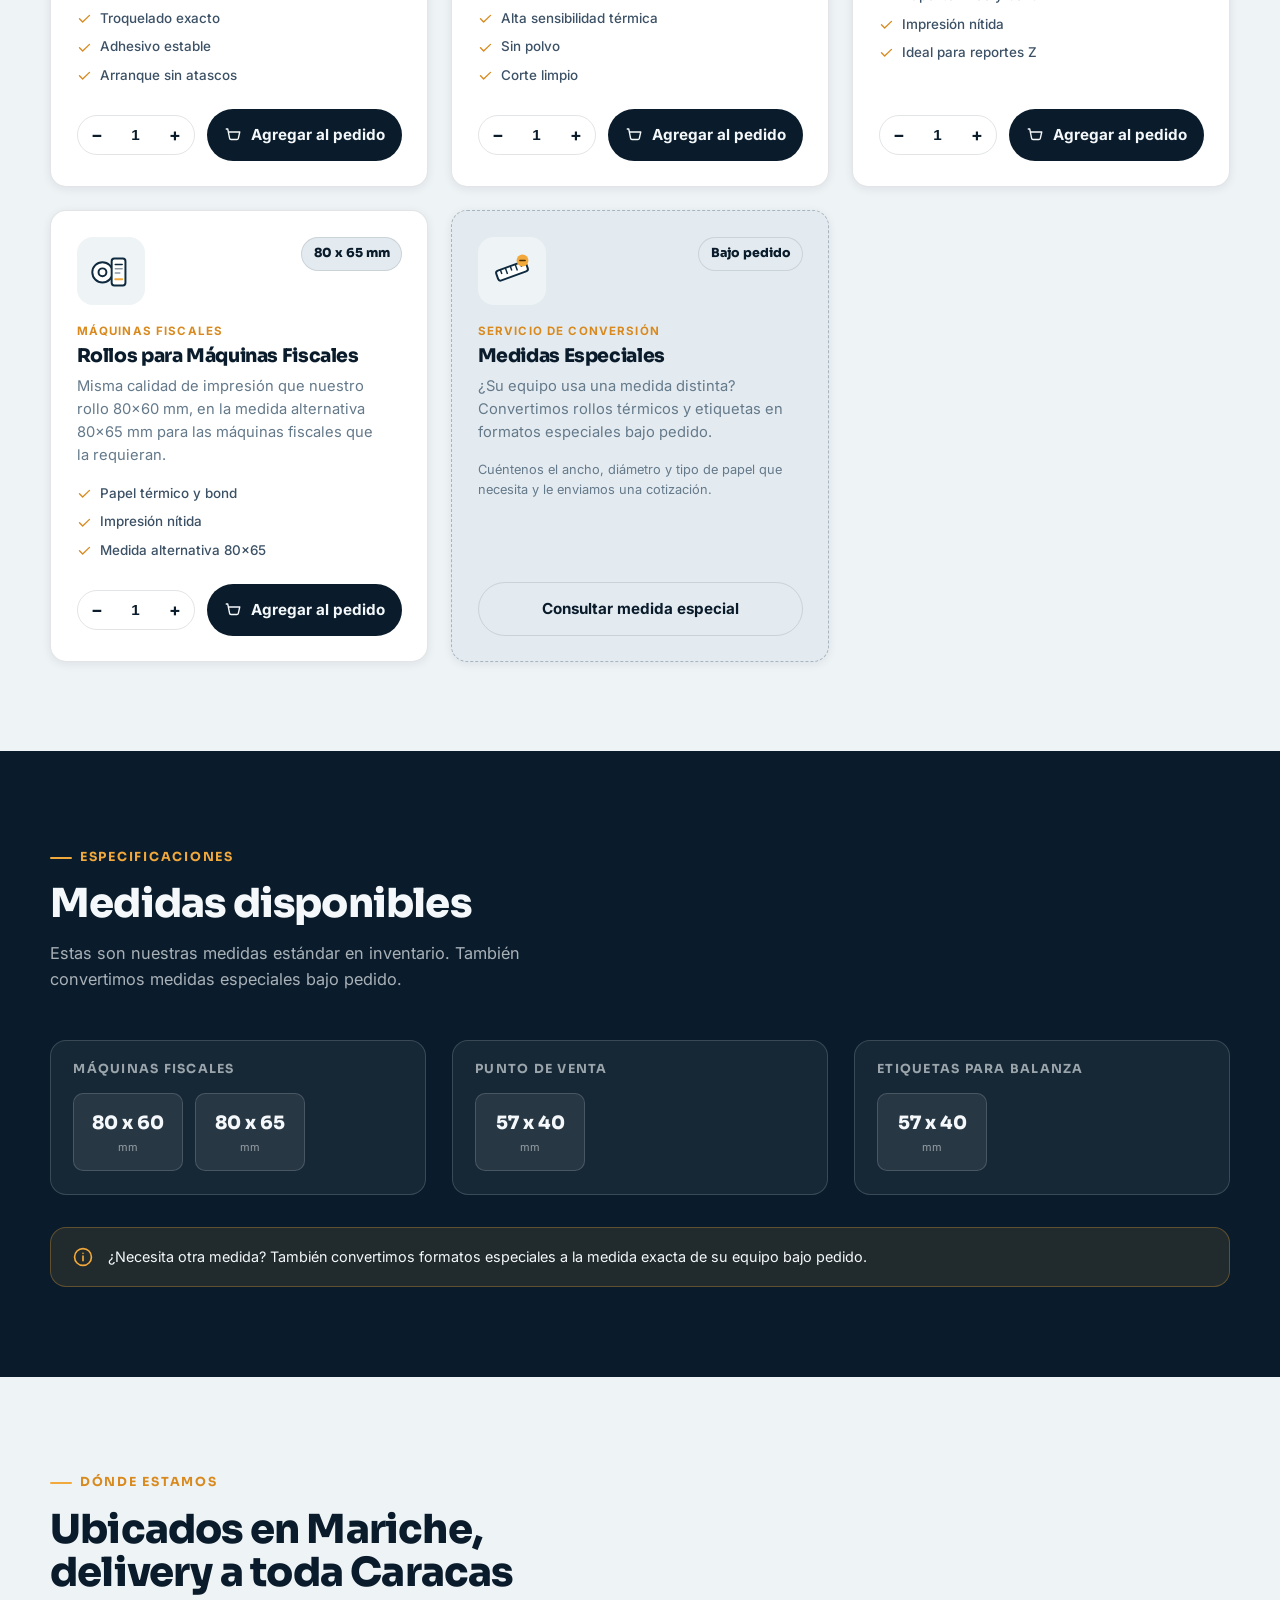
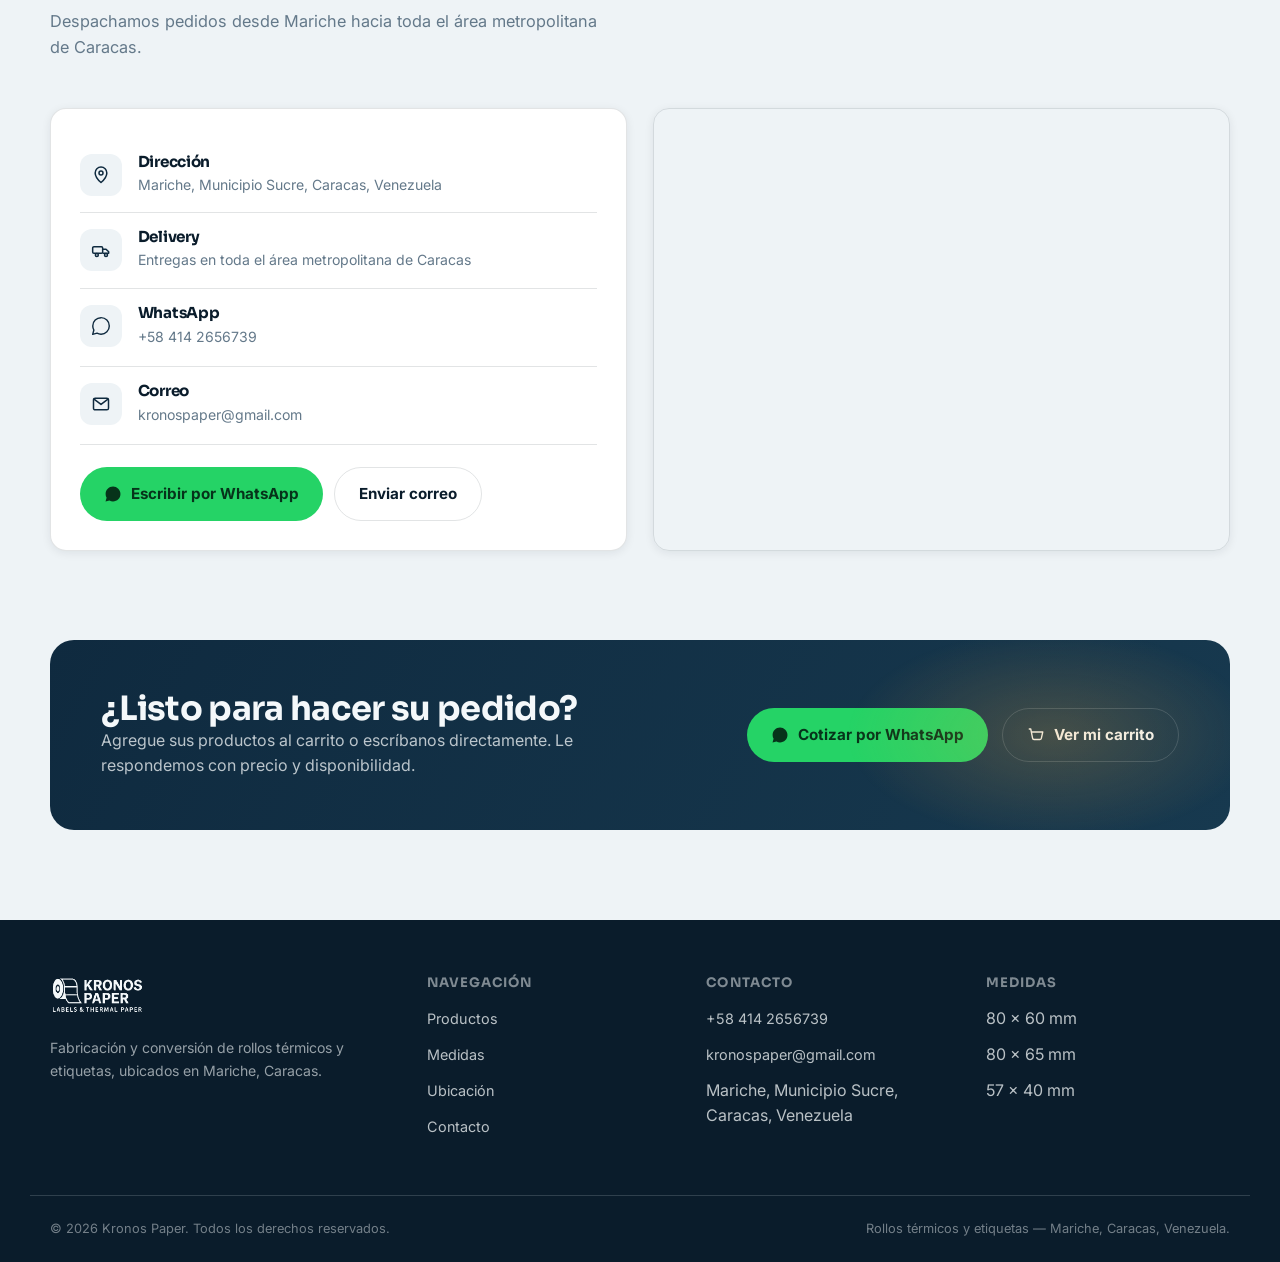
==== commit cad49f7b: "Use the real Kronos Paper logo in header and footer Replace the placeholder icon/wordmark markup wit" ====
--- a/index.html
+++ b/index.html
@@ -21,17 +21,7 @@
 <header class="header" data-header>
   <div class="container">
     <a href="#top" class="brand" aria-label="Kronos Paper — inicio">
-      <svg class="brand-mark" viewBox="0 0 48 48" fill="none" aria-hidden="true">
-        <circle cx="18" cy="24" r="14" stroke="currentColor" stroke-width="3"/>
-        <circle cx="18" cy="24" r="6.5" stroke="currentColor" stroke-width="3"/>
-        <circle cx="18" cy="24" r="1.8" fill="currentColor"/>
-        <path d="M30 15h11v18H30" stroke="currentColor" stroke-width="3" stroke-linecap="round" stroke-linejoin="round" fill="none"/>
-        <path d="M34.5 21h4.5M34.5 26h4.5M34.5 31h3" stroke="currentColor" stroke-width="2.2" stroke-linecap="round"/>
-      </svg>
-      <span class="brand-word">
-        <b>KRONOS PAPER</b>
-        <span data-i18n="brand.tagline">Labels &amp; Thermal Paper</span>
-      </span>
+      <img class="brand-logo" src="assets/img/logo-navy.png" alt="Kronos Paper — Labels &amp; Thermal Paper" width="336" height="136" />
     </a>
 
     <nav class="nav-desktop" aria-label="Navegación principal">
@@ -510,17 +500,7 @@
   <div class="container footer-top">
     <div class="footer-brand">
       <a href="#top" class="brand" aria-label="Kronos Paper">
-        <svg class="brand-mark" viewBox="0 0 48 48" fill="none" aria-hidden="true">
-          <circle cx="18" cy="24" r="14" stroke="currentColor" stroke-width="3"/>
-          <circle cx="18" cy="24" r="6.5" stroke="currentColor" stroke-width="3"/>
-          <circle cx="18" cy="24" r="1.8" fill="currentColor"/>
-          <path d="M30 15h11v18H30" stroke="currentColor" stroke-width="3" stroke-linecap="round" stroke-linejoin="round" fill="none"/>
-          <path d="M34.5 21h4.5M34.5 26h4.5M34.5 31h3" stroke="currentColor" stroke-width="2.2" stroke-linecap="round"/>
-        </svg>
-        <span class="brand-word">
-          <b>KRONOS PAPER</b>
-          <span data-i18n="brand.tagline">Labels &amp; Thermal Paper</span>
-        </span>
+        <img class="brand-logo" src="assets/img/logo-cream.png" alt="Kronos Paper — Labels &amp; Thermal Paper" width="336" height="136" />
       </a>
       <p data-i18n="footer.tagline">Fabricación y conversión de rollos térmicos y etiquetas, ubicados en Mariche, Caracas.</p>
     </div>
--- a/styles.css
+++ b/styles.css
@@ -298,26 +298,7 @@
   gap: .65rem;
   flex-shrink: 0;
 }
-.brand-mark { width: 40px; height: 40px; color: var(--navy-900); flex-shrink: 0; }
-.brand-word {
-  display: flex;
-  flex-direction: column;
-  line-height: 1.05;
-}
-.brand-word b {
-  font-family: var(--display);
-  font-weight: 800;
-  font-size: 1.05rem;
-  letter-spacing: .01em;
-  color: var(--navy-900);
-}
-.brand-word span {
-  font-size: .55rem;
-  font-weight: 700;
-  letter-spacing: .13em;
-  text-transform: uppercase;
-  color: var(--ink-mute);
-}
+.brand-logo { height: 32px; width: auto; flex-shrink: 0; }
 
 .nav-desktop { display: none; }
 .nav-desktop ul { display: flex; align-items: center; gap: 2rem; }
@@ -664,9 +645,6 @@
   gap: 2.2rem;
   grid-template-columns: 1fr;
 }
-.footer-brand .brand-mark { color: var(--cream); }
-.footer-brand .brand-word b { color: var(--cream); }
-.footer-brand .brand-word span { color: rgba(244,248,250,0.5); }
 .footer-brand p { margin-top: 1rem; font-size: .88rem; max-width: 34ch; color: rgba(244,248,250,0.6); }
 .footer-col h4 {
   font-family: var(--display); font-size: .82rem; font-weight: 700;
@@ -787,6 +765,7 @@
 @media (min-width: 960px) {
   .nav-desktop { display: block; }
   .hamburger { display: none; }
+  .brand-logo { height: 38px; }
   .hero .container { grid-template-columns: 1.1fr .9fr; }
   .value-grid { grid-template-columns: repeat(4, 1fr); }
   .products-grid { grid-template-columns: repeat(3, 1fr); }
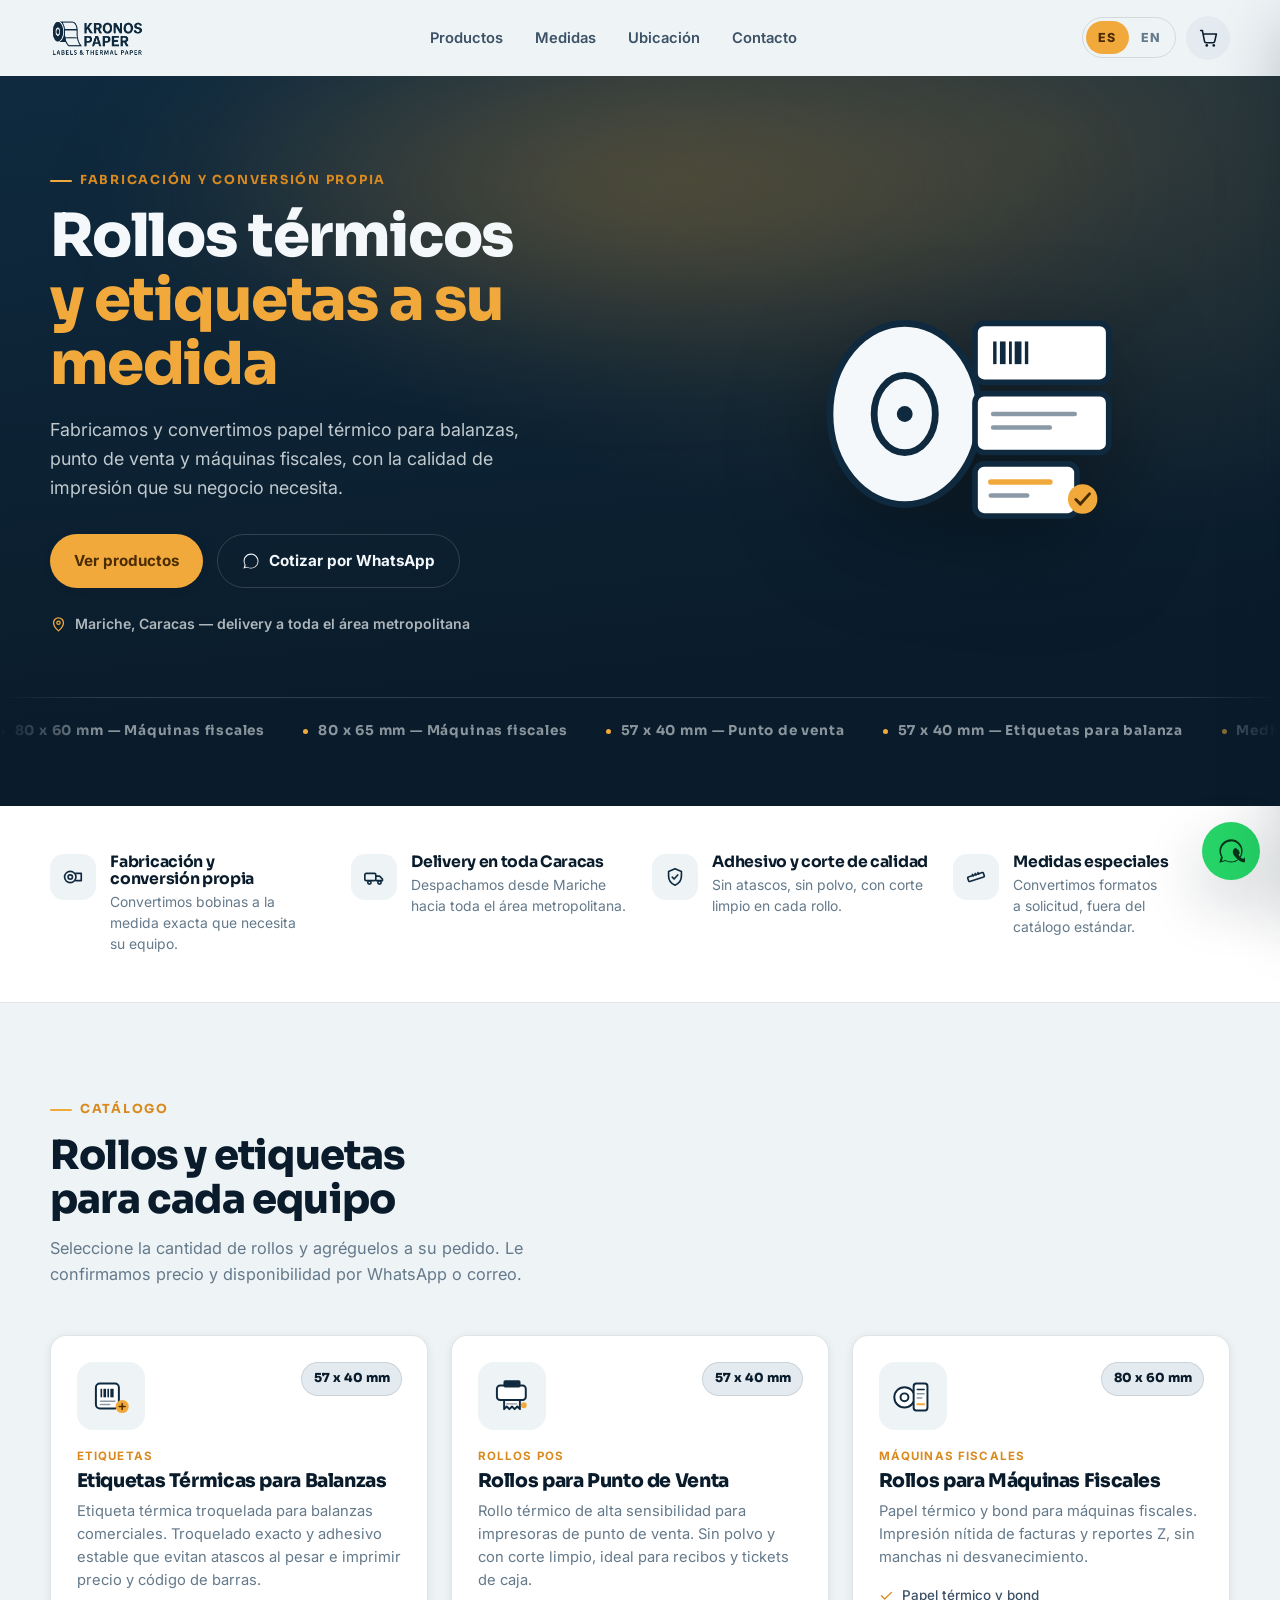
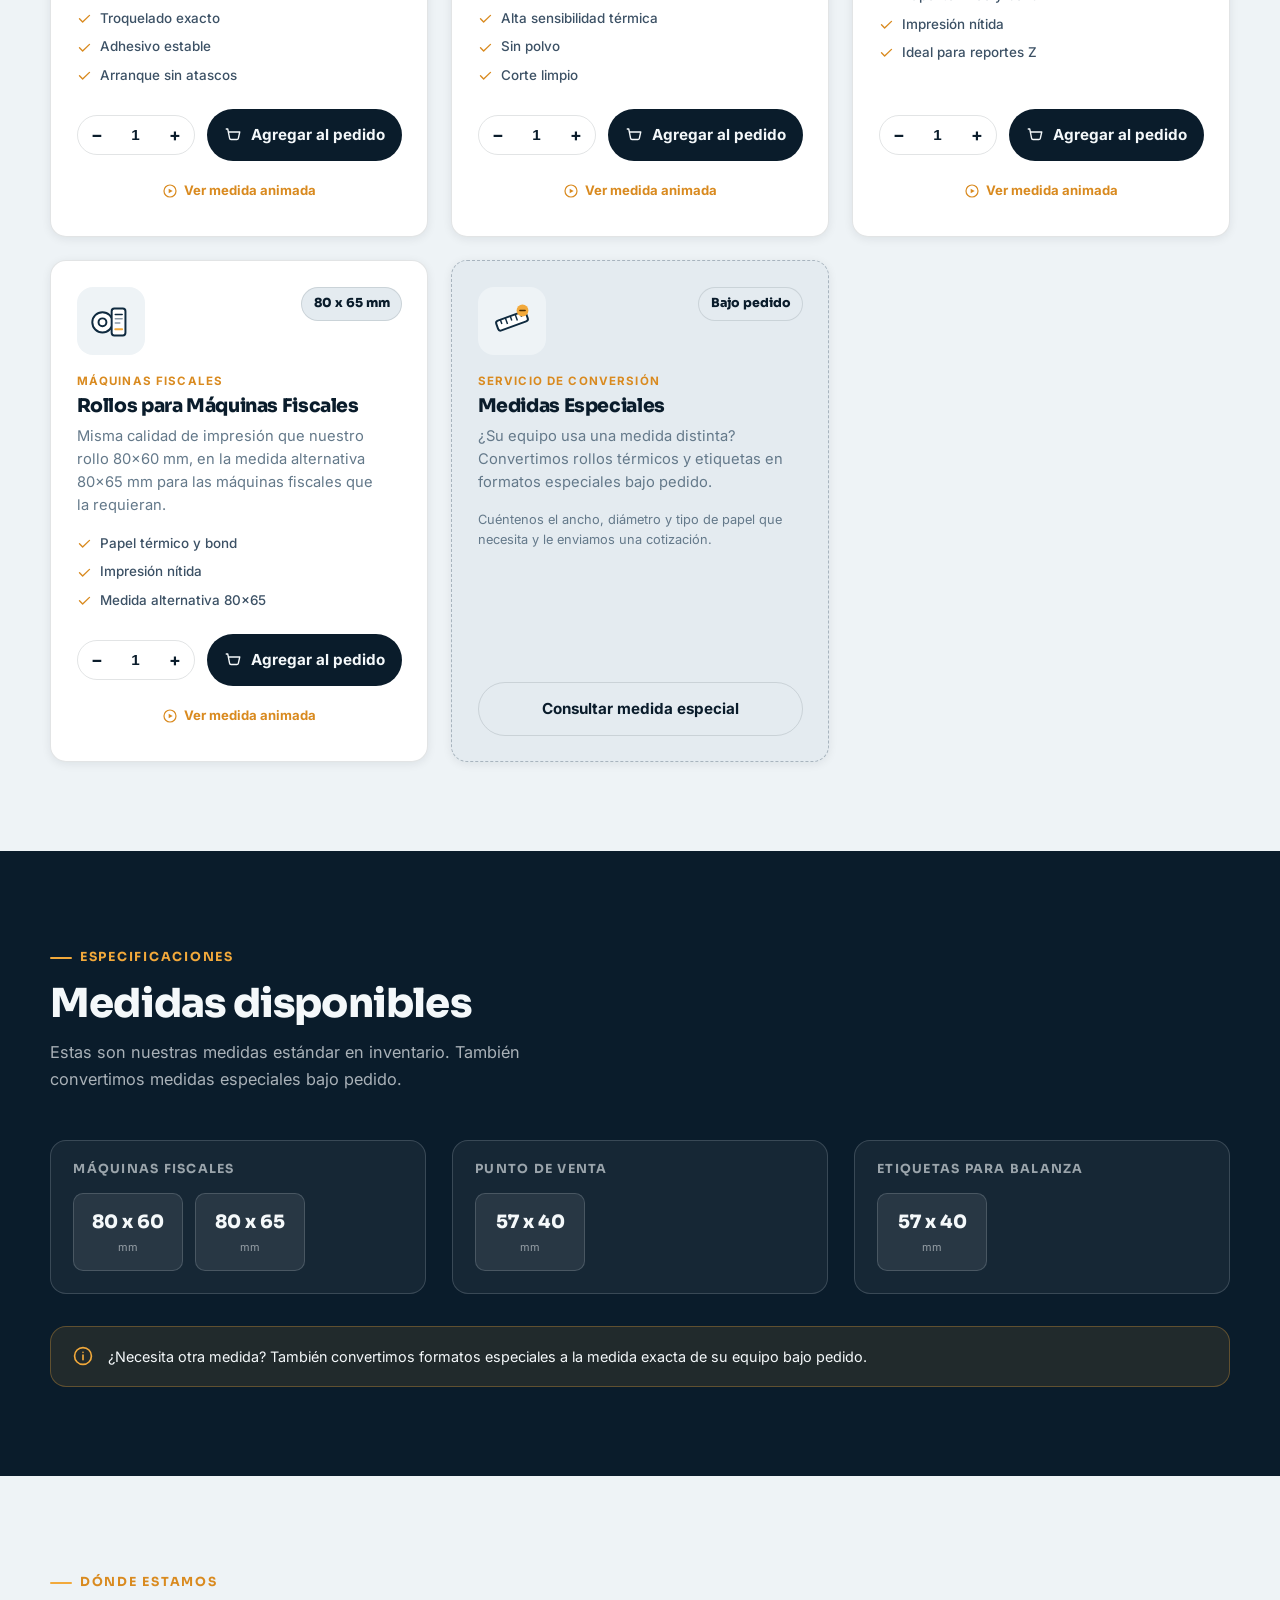
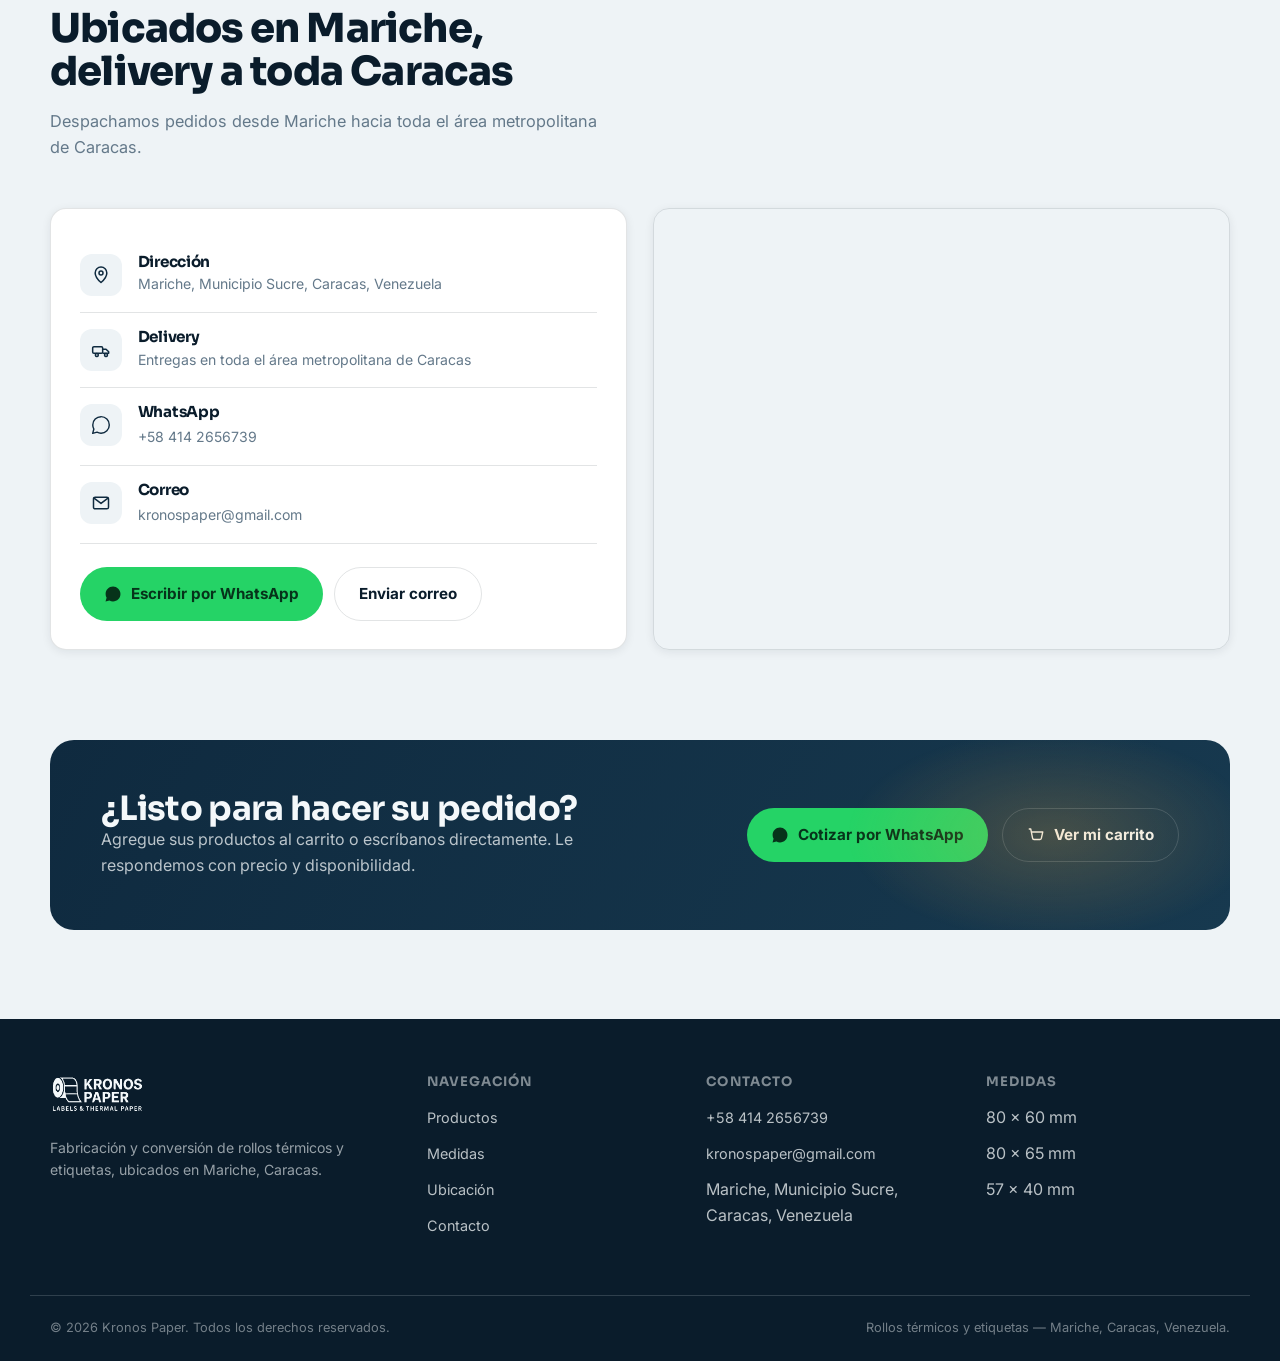
==== commit bc5fd58c: "Add animated size diagrams for each roll/label product Each product card gets a "Ver medida animada"" ====
--- a/index.html
+++ b/index.html
@@ -222,6 +222,10 @@
               <span data-i18n="ui.add_to_cart">Agregar al pedido</span>
             </button>
           </div>
+          <button type="button" class="size-demo-trigger" data-size-demo-open>
+            <svg viewBox="0 0 24 24" fill="none" aria-hidden="true"><circle cx="12" cy="12" r="9" stroke="currentColor" stroke-width="1.8"/><path d="M10 8.5l6 3.5-6 3.5z" fill="currentColor"/></svg>
+            <span data-i18n="ui.view_size_demo">Ver medida animada</span>
+          </button>
         </article>
 
         <article class="product-card card reveal" data-product-card data-id="pos-57x40">
@@ -256,6 +260,10 @@
               <span data-i18n="ui.add_to_cart">Agregar al pedido</span>
             </button>
           </div>
+          <button type="button" class="size-demo-trigger" data-size-demo-open>
+            <svg viewBox="0 0 24 24" fill="none" aria-hidden="true"><circle cx="12" cy="12" r="9" stroke="currentColor" stroke-width="1.8"/><path d="M10 8.5l6 3.5-6 3.5z" fill="currentColor"/></svg>
+            <span data-i18n="ui.view_size_demo">Ver medida animada</span>
+          </button>
         </article>
 
         <article class="product-card card reveal" data-product-card data-id="fiscal-80x60">
@@ -292,6 +300,10 @@
               <span data-i18n="ui.add_to_cart">Agregar al pedido</span>
             </button>
           </div>
+          <button type="button" class="size-demo-trigger" data-size-demo-open>
+            <svg viewBox="0 0 24 24" fill="none" aria-hidden="true"><circle cx="12" cy="12" r="9" stroke="currentColor" stroke-width="1.8"/><path d="M10 8.5l6 3.5-6 3.5z" fill="currentColor"/></svg>
+            <span data-i18n="ui.view_size_demo">Ver medida animada</span>
+          </button>
         </article>
 
         <article class="product-card card reveal" data-product-card data-id="fiscal-80x65">
@@ -328,6 +340,10 @@
               <span data-i18n="ui.add_to_cart">Agregar al pedido</span>
             </button>
           </div>
+          <button type="button" class="size-demo-trigger" data-size-demo-open>
+            <svg viewBox="0 0 24 24" fill="none" aria-hidden="true"><circle cx="12" cy="12" r="9" stroke="currentColor" stroke-width="1.8"/><path d="M10 8.5l6 3.5-6 3.5z" fill="currentColor"/></svg>
+            <span data-i18n="ui.view_size_demo">Ver medida animada</span>
+          </button>
         </article>
 
         <article class="product-card is-custom card reveal">
@@ -585,6 +601,28 @@
   </div>
 </aside>
 
+<!-- =========================== SIZE DEMO MODAL =========================== -->
+<div class="demo-backdrop" data-demo-backdrop></div>
+<div class="size-demo-modal" data-size-demo-modal role="dialog" aria-modal="true" aria-label="Animación de medida">
+  <div class="size-demo-head">
+    <div>
+      <p class="size-demo-eyebrow" data-size-demo-eyebrow></p>
+      <h3 data-size-demo-title></h3>
+    </div>
+    <button type="button" class="cart-close" data-demo-close aria-label="Cerrar">
+      <svg viewBox="0 0 24 24" fill="none" aria-hidden="true"><path d="M6 6l12 12M18 6L6 18" stroke="currentColor" stroke-width="2" stroke-linecap="round"/></svg>
+    </button>
+  </div>
+  <div class="size-demo-stage" data-size-demo-stage></div>
+  <p class="size-demo-hint" data-size-demo-hint></p>
+  <div class="size-demo-foot">
+    <button type="button" class="btn btn-outline btn-sm" data-demo-replay>
+      <svg viewBox="0 0 24 24" fill="none" aria-hidden="true"><path d="M20 12a8 8 0 1 1-2.34-5.66" stroke="currentColor" stroke-width="1.8" stroke-linecap="round"/><path d="M20 4v5h-5" stroke="currentColor" stroke-width="1.8" stroke-linecap="round" stroke-linejoin="round"/></svg>
+      <span data-i18n="sizeDemo.replay">Reproducir de nuevo</span>
+    </button>
+  </div>
+</div>
+
 <script defer src="lib/manifest.js"></script>
 <script defer src="main.js?v=20260910"></script>
 </body>
--- a/styles.css
+++ b/styles.css
@@ -537,6 +537,20 @@
 .qty-stepper input::-webkit-outer-spin-button,
 .qty-stepper input::-webkit-inner-spin-button { -webkit-appearance: none; margin: 0; }
 
+.size-demo-trigger {
+  display: flex; align-items: center; justify-content: center; gap: .4rem;
+  width: 100%;
+  margin-top: .7rem;
+  padding: .55rem;
+  font-size: .82rem;
+  font-weight: 700;
+  color: var(--accent-dark);
+  border-radius: var(--radius-s);
+  transition: background-color .2s var(--ease-out), color .2s var(--ease-out);
+}
+.size-demo-trigger:hover { background: var(--bg-soft); color: var(--navy-900); }
+.size-demo-trigger svg { width: 16px; height: 16px; flex-shrink: 0; }
+
 .product-card.is-custom {
   border-style: dashed;
   border-color: rgba(15,42,63,0.28);
@@ -740,6 +754,57 @@
 .cart-clear { text-align: center; font-size: .8rem; color: var(--ink-mute); font-weight: 600; }
 .cart-clear:hover { color: var(--danger); }
 
+/* --- Size demo modal --- */
+.demo-backdrop {
+  position: fixed; inset: 0;
+  background: rgba(10, 28, 43, 0.55);
+  backdrop-filter: blur(2px);
+  z-index: 85;
+  opacity: 0;
+  pointer-events: none;
+  transition: opacity .3s var(--ease-out);
+}
+.demo-backdrop.is-open { opacity: 1; pointer-events: auto; }
+
+.size-demo-modal {
+  position: fixed;
+  top: 50%; left: 50%;
+  width: min(92vw, 460px);
+  max-height: 88vh;
+  overflow-y: auto;
+  background: var(--paper);
+  border-radius: var(--radius-l);
+  box-shadow: var(--shadow-l);
+  z-index: 90;
+  padding: 1.5rem;
+  transform: translate(-50%, -50%) scale(.94);
+  opacity: 0;
+  pointer-events: none;
+  transition: opacity .3s var(--ease-out), transform .3s var(--ease-out);
+}
+.size-demo-modal.is-open { opacity: 1; transform: translate(-50%, -50%) scale(1); pointer-events: auto; }
+
+.size-demo-head { display: flex; align-items: flex-start; justify-content: space-between; gap: 1rem; }
+.size-demo-eyebrow {
+  font-size: .72rem; font-weight: 700; letter-spacing: .1em; text-transform: uppercase;
+  color: var(--accent-dark); margin-bottom: .3rem;
+}
+.size-demo-head h3 { font-size: 1.05rem; font-weight: 800; color: var(--navy-900); }
+.size-demo-stage {
+  margin-block: 1.1rem;
+  background: var(--bg);
+  border-radius: var(--radius-m);
+  padding: .5rem;
+}
+.size-demo-stage svg { width: 100%; height: auto; display: block; }
+.size-demo-hint { font-size: .85rem; color: var(--ink-mute); text-align: center; }
+.size-demo-foot { margin-top: 1.1rem; display: flex; justify-content: center; }
+
+@keyframes demoFadeIn { from { opacity: 0; } to { opacity: 1; } }
+.demo-in { opacity: 0; animation: demoFadeIn .35s var(--ease-out) forwards; }
+@keyframes demoDraw { to { stroke-dashoffset: 0; } }
+.demo-draw { animation: demoDraw .5s var(--ease-out) forwards; }
+
 /* =============================================================
    7. Effects / reduced motion
    ============================================================= */
